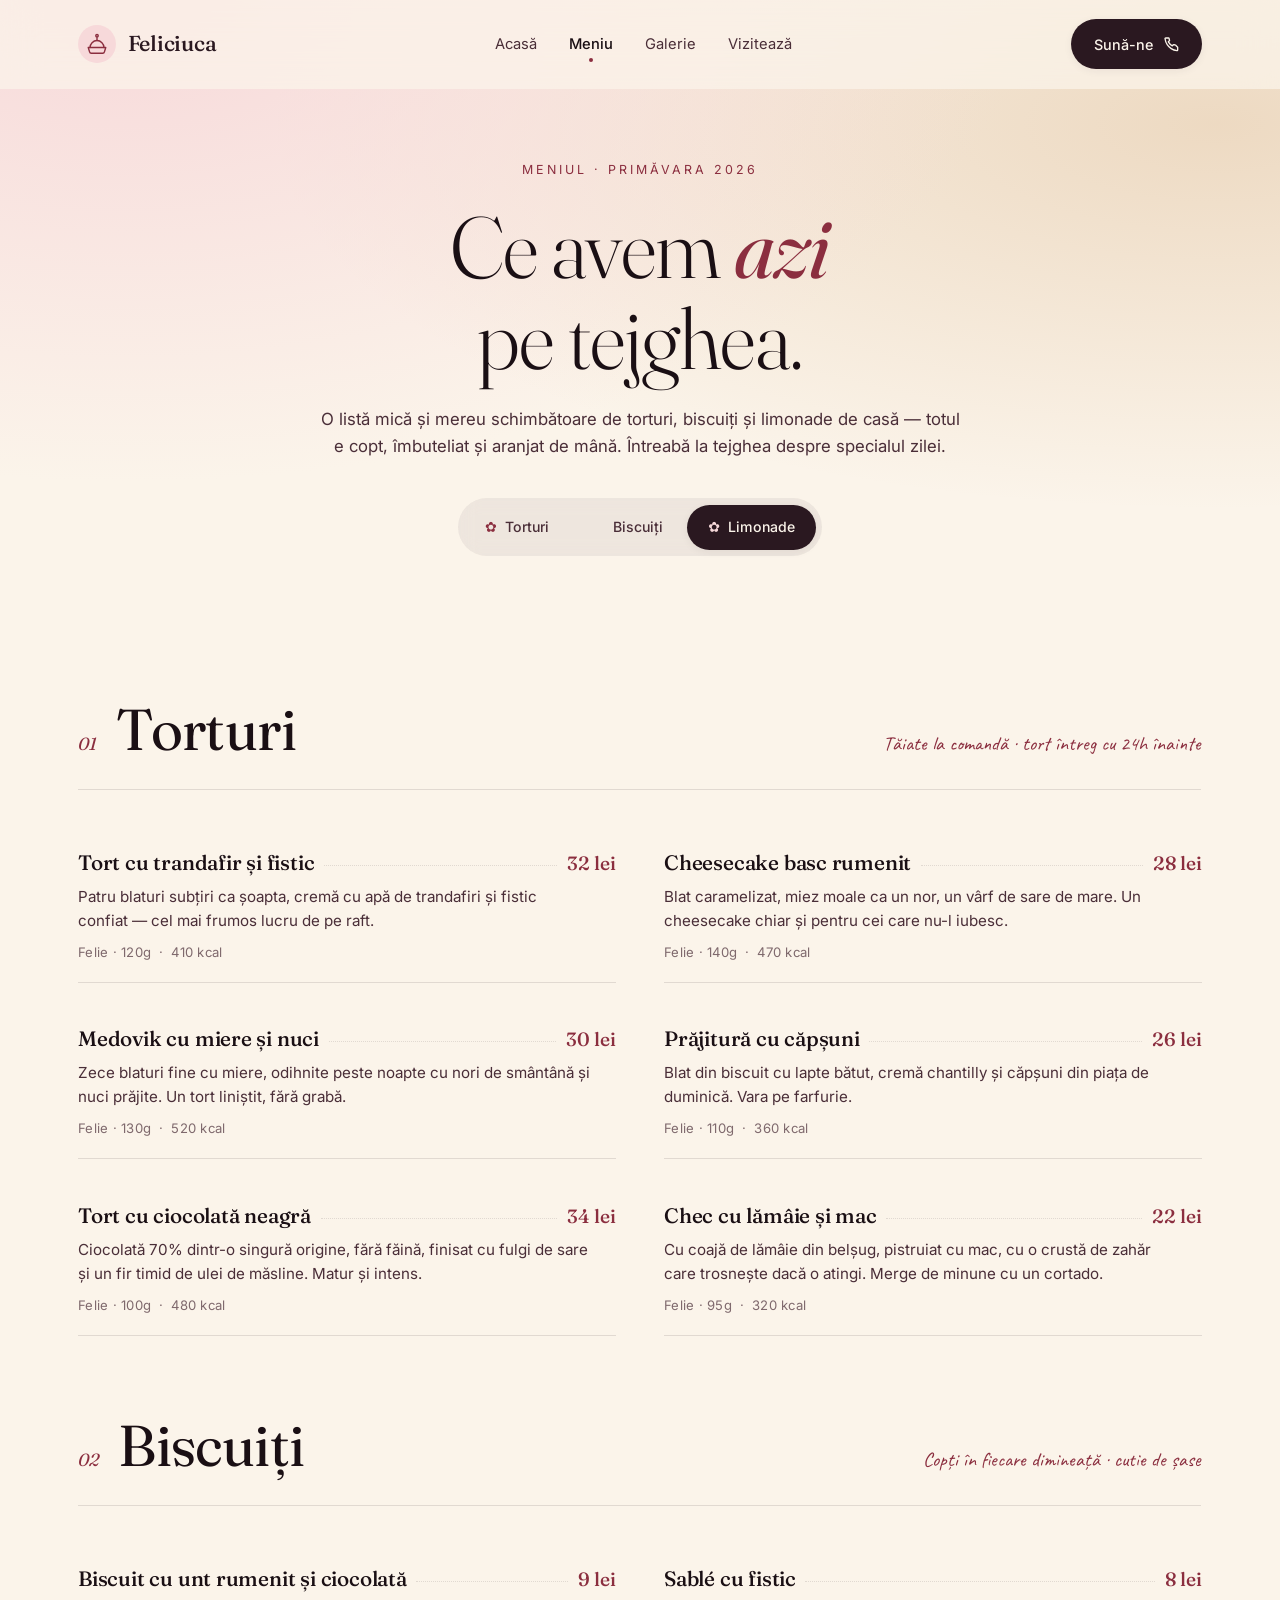
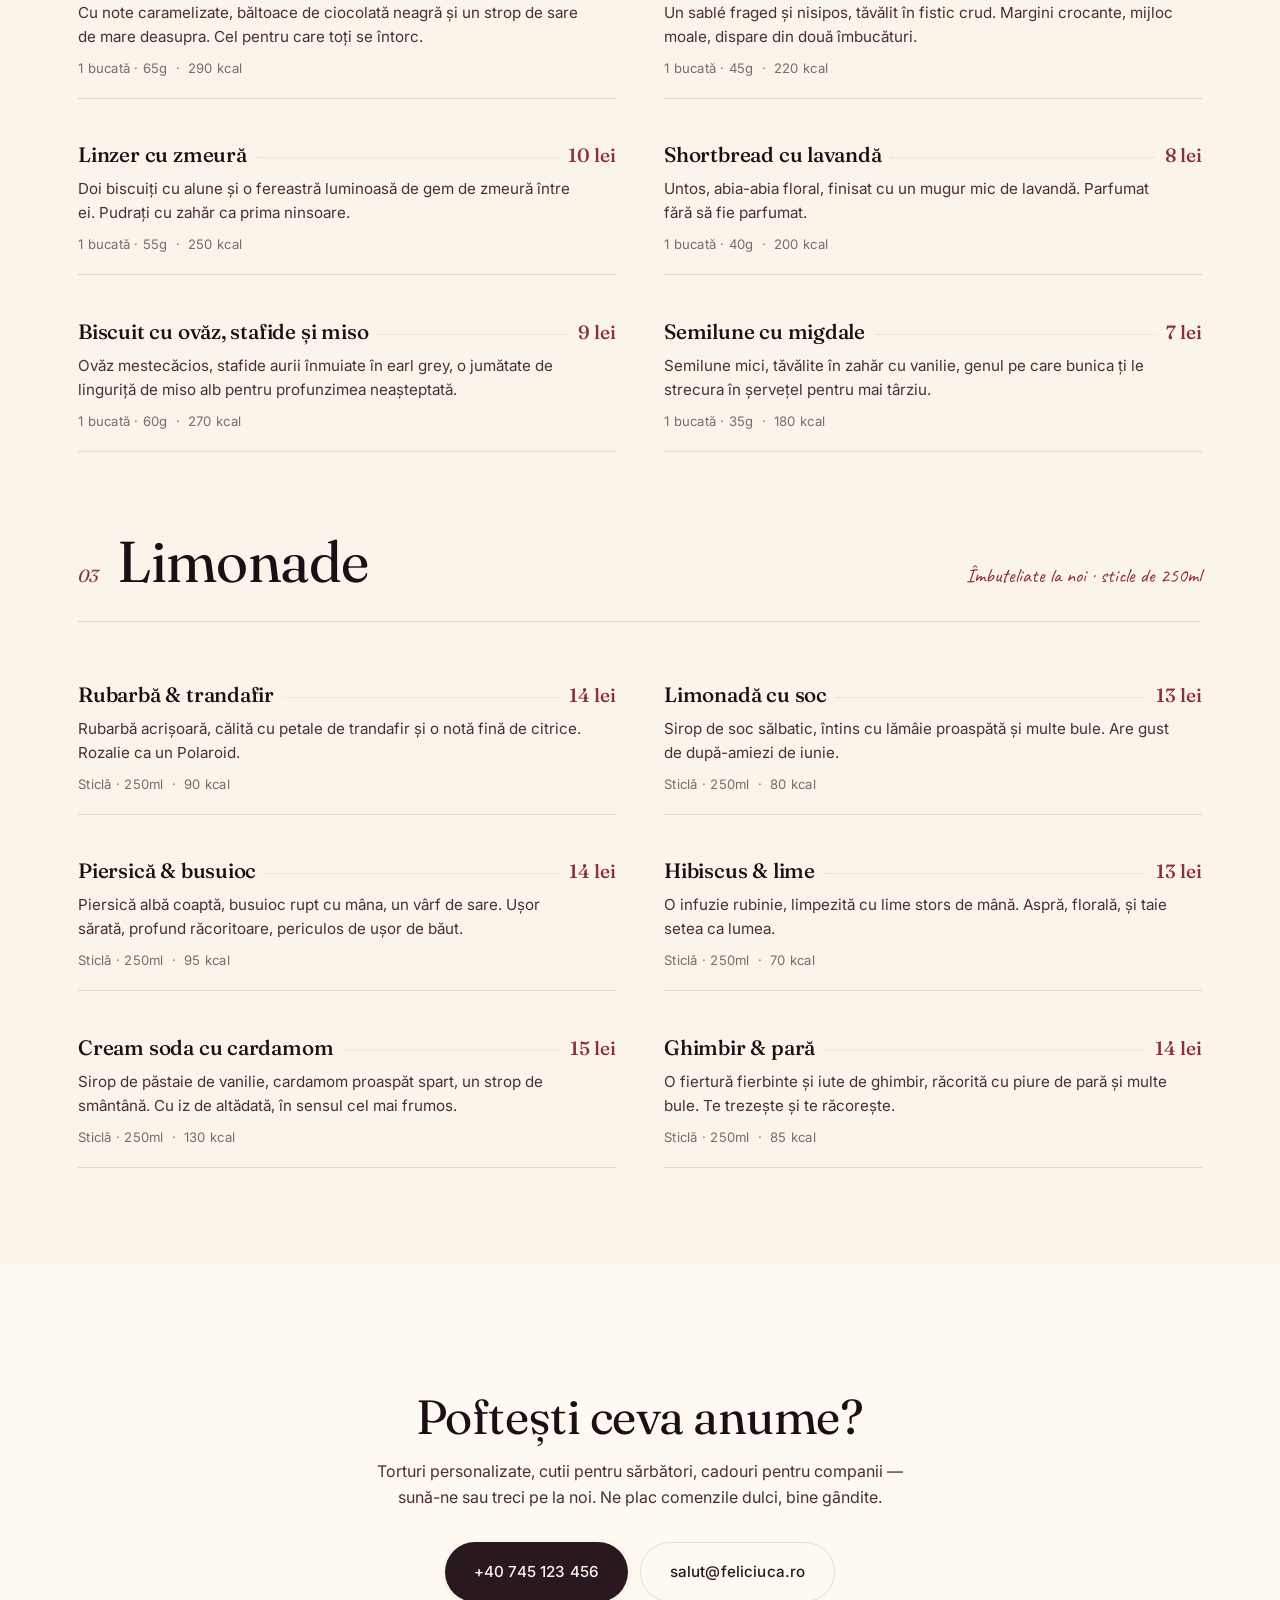
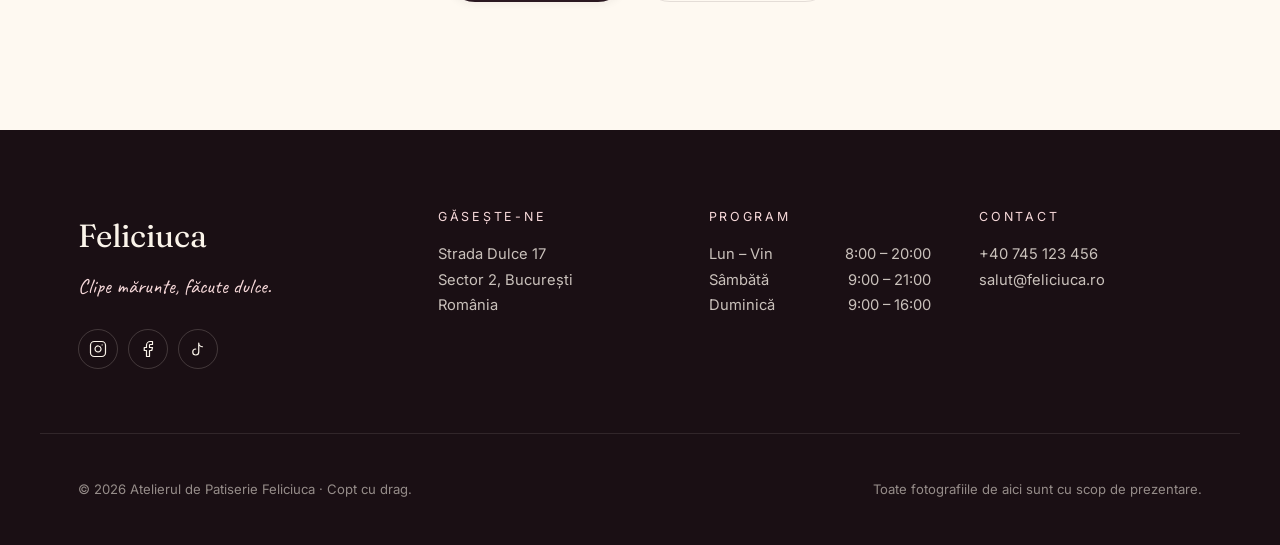
==== menu.html @ 2557445a "MVP website" ====
<!DOCTYPE html>
<html lang="ro">
<head>
  <meta charset="UTF-8" />
  <meta name="viewport" content="width=device-width, initial-scale=1.0" />
  <title>Meniu — Atelierul de Patiserie Feliciuca</title>
  <meta name="description" content="Răsfoiește meniul de sezon al Feliciuca — torturi, biscuiți și limonade de casă, proaspete în fiecare dimineață." />

  <link rel="preconnect" href="https://fonts.googleapis.com" />
  <link rel="preconnect" href="https://fonts.gstatic.com" crossorigin />
  <link href="https://fonts.googleapis.com/css2?family=Fraunces:ital,opsz,wght@0,9..144,300;0,9..144,400;0,9..144,500;0,9..144,600;0,9..144,700;1,9..144,400&family=Inter:wght@300;400;500;600;700&family=Caveat:wght@400;600&display=swap" rel="stylesheet" />

  <link rel="icon" href="data:image/svg+xml,<svg xmlns='http://www.w3.org/2000/svg' viewBox='0 0 100 100'><text y='.9em' font-size='85'>🧁</text></svg>" />

  <link rel="stylesheet" href="styles.css" />

  <!-- Flag JS availability before first paint — reveal animations depend on this -->
  <script>document.documentElement.classList.add('js');</script>
</head>
<body class="menu-page">

  <!-- ============ NAVIGATION ============ -->
  <header class="nav" id="nav">
    <div class="nav__inner container">
      <a href="index.html" class="nav__brand" aria-label="Feliciuca – acasă">
        <span class="nav__mark" aria-hidden="true">
          <svg viewBox="0 0 32 32" width="28" height="28" fill="none" stroke="currentColor" stroke-width="1.6" stroke-linecap="round" stroke-linejoin="round">
            <path d="M8 20c0-4 3.6-8 8-8s8 4 8 8" />
            <path d="M6 20h20l-1.5 5a2 2 0 0 1-2 1.5H9.5a2 2 0 0 1-2-1.5L6 20Z" />
            <path d="M16 12V8" />
            <circle cx="16" cy="6.5" r="1.4" />
          </svg>
        </span>
        <span class="nav__name">Feliciuca</span>
      </a>

      <nav class="nav__links" aria-label="Navigație principală">
        <a href="index.html" class="nav__link">Acasă</a>
        <a href="menu.html" class="nav__link is-active">Meniu</a>
        <a href="index.html#gallery" class="nav__link">Galerie</a>
        <a href="index.html#visit" class="nav__link">Vizitează</a>
      </nav>

      <a href="tel:+40745123456" class="btn btn--primary nav__cta">
        <span>Sună-ne</span>
        <svg viewBox="0 0 24 24" width="16" height="16" fill="none" stroke="currentColor" stroke-width="2" stroke-linecap="round" stroke-linejoin="round"><path d="M22 16.92V21a1 1 0 0 1-1.09 1 19.7 19.7 0 0 1-8.6-3.07 19.5 19.5 0 0 1-6-6A19.79 19.79 0 0 1 3.07 4.18 1 1 0 0 1 4.06 3h4.09a1 1 0 0 1 1 .75c.12.86.34 1.7.65 2.5a1 1 0 0 1-.23 1L8 8.7a16 16 0 0 0 6 6l1.45-1.55a1 1 0 0 1 1-.23c.8.31 1.64.53 2.5.65a1 1 0 0 1 .75 1z"/></svg>
      </a>

      <button class="nav__toggle" id="navToggle" aria-label="Deschide meniul" aria-expanded="false">
        <span></span><span></span><span></span>
      </button>
    </div>
  </header>

  <!-- ============ MENU HERO ============ -->
  <section class="menu-hero">
    <div class="menu-hero__inner container">
      <p class="menu-hero__eyebrow" data-reveal>Meniul · primăvara 2026</p>
      <h1 class="menu-hero__title" data-reveal>
        Ce avem <em>azi</em><br/>pe tejghea.
      </h1>
      <p class="menu-hero__lede" data-reveal>
        O listă mică și mereu schimbătoare de torturi, biscuiți și limonade
        de casă — totul e copt, îmbuteliat și aranjat de mână. Întreabă la
        tejghea despre specialul zilei.
      </p>

      <nav class="menu-tabs" id="menuTabs" aria-label="Categorii meniu">
        <a href="#cakes" class="menu-tab is-active">
          <span class="menu-tab__mark">✿</span>
          <span>Torturi</span>
        </a>
        <a href="#cookies" class="menu-tab">
          <span class="menu-tab__mark">✿</span>
          <span>Biscuiți</span>
        </a>
        <a href="#sodas" class="menu-tab">
          <span class="menu-tab__mark">✿</span>
          <span>Limonade</span>
        </a>
      </nav>
    </div>
  </section>

  <!-- ============ MENU LIST ============ -->
  <main class="menu">
    <div class="container">

      <!-- === TORTURI === -->
      <section class="menu-section" id="cakes">
        <header class="menu-section__header" data-reveal>
          <div class="menu-section__title-group">
            <span class="menu-section__number">01</span>
            <h2 class="menu-section__title">Torturi</h2>
          </div>
          <p class="menu-section__note">Tăiate la comandă · tort întreg cu 24h înainte</p>
        </header>

        <ul class="menu-list">
          <li class="menu-item" data-reveal>
            <div class="menu-item__body">
              <div class="menu-item__head">
                <h3 class="menu-item__name">Tort cu trandafir și fistic</h3>
                <span class="menu-item__dots" aria-hidden="true"></span>
                <span class="menu-item__price">32 lei</span>
              </div>
              <p class="menu-item__desc">
                Patru blaturi subțiri ca șoapta, cremă cu apă de trandafiri
                și fistic confiat — cel mai frumos lucru de pe raft.
              </p>
              <div class="menu-item__meta">
                <span>Felie · 120g</span>
                <span>·</span>
                <span>410 kcal</span>
              </div>
            </div>
          </li>

          <li class="menu-item" data-reveal>
            <div class="menu-item__body">
              <div class="menu-item__head">
                <h3 class="menu-item__name">Cheesecake basc rumenit</h3>
                <span class="menu-item__dots" aria-hidden="true"></span>
                <span class="menu-item__price">28 lei</span>
              </div>
              <p class="menu-item__desc">
                Blat caramelizat, miez moale ca un nor, un vârf de sare de
                mare. Un cheesecake chiar și pentru cei care nu-l iubesc.
              </p>
              <div class="menu-item__meta">
                <span>Felie · 140g</span>
                <span>·</span>
                <span>470 kcal</span>
              </div>
            </div>
          </li>

          <li class="menu-item" data-reveal>
            <div class="menu-item__body">
              <div class="menu-item__head">
                <h3 class="menu-item__name">Medovik cu miere și nuci</h3>
                <span class="menu-item__dots" aria-hidden="true"></span>
                <span class="menu-item__price">30 lei</span>
              </div>
              <p class="menu-item__desc">
                Zece blaturi fine cu miere, odihnite peste noapte cu nori de
                smântână și nuci prăjite. Un tort liniștit, fără grabă.
              </p>
              <div class="menu-item__meta">
                <span>Felie · 130g</span>
                <span>·</span>
                <span>520 kcal</span>
              </div>
            </div>
          </li>

          <li class="menu-item" data-reveal>
            <div class="menu-item__body">
              <div class="menu-item__head">
                <h3 class="menu-item__name">Prăjitură cu căpșuni</h3>
                <span class="menu-item__dots" aria-hidden="true"></span>
                <span class="menu-item__price">26 lei</span>
              </div>
              <p class="menu-item__desc">
                Blat din biscuit cu lapte bătut, cremă chantilly și căpșuni
                din piața de duminică. Vara pe farfurie.
              </p>
              <div class="menu-item__meta">
                <span>Felie · 110g</span>
                <span>·</span>
                <span>360 kcal</span>
              </div>
            </div>
          </li>

          <li class="menu-item" data-reveal>
            <div class="menu-item__body">
              <div class="menu-item__head">
                <h3 class="menu-item__name">Tort cu ciocolată neagră</h3>
                <span class="menu-item__dots" aria-hidden="true"></span>
                <span class="menu-item__price">34 lei</span>
              </div>
              <p class="menu-item__desc">
                Ciocolată 70% dintr-o singură origine, fără făină, finisat cu
                fulgi de sare și un fir timid de ulei de măsline. Matur și
                intens.
              </p>
              <div class="menu-item__meta">
                <span>Felie · 100g</span>
                <span>·</span>
                <span>480 kcal</span>
              </div>
            </div>
          </li>

          <li class="menu-item" data-reveal>
            <div class="menu-item__body">
              <div class="menu-item__head">
                <h3 class="menu-item__name">Chec cu lămâie și mac</h3>
                <span class="menu-item__dots" aria-hidden="true"></span>
                <span class="menu-item__price">22 lei</span>
              </div>
              <p class="menu-item__desc">
                Cu coajă de lămâie din belșug, pistruiat cu mac, cu o crustă
                de zahăr care trosnește dacă o atingi. Merge de minune cu
                un cortado.
              </p>
              <div class="menu-item__meta">
                <span>Felie · 95g</span>
                <span>·</span>
                <span>320 kcal</span>
              </div>
            </div>
          </li>
        </ul>
      </section>

      <!-- === BISCUIȚI === -->
      <section class="menu-section" id="cookies">
        <header class="menu-section__header" data-reveal>
          <div class="menu-section__title-group">
            <span class="menu-section__number">02</span>
            <h2 class="menu-section__title">Biscuiți</h2>
          </div>
          <p class="menu-section__note">Copți în fiecare dimineață · cutie de șase</p>
        </header>

        <ul class="menu-list">
          <li class="menu-item" data-reveal>
            <div class="menu-item__body">
              <div class="menu-item__head">
                <h3 class="menu-item__name">Biscuit cu unt rumenit și ciocolată</h3>
                <span class="menu-item__dots" aria-hidden="true"></span>
                <span class="menu-item__price">9 lei</span>
              </div>
              <p class="menu-item__desc">
                Cu note caramelizate, băltoace de ciocolată neagră și un
                strop de sare de mare deasupra. Cel pentru care toți se
                întorc.
              </p>
              <div class="menu-item__meta">
                <span>1 bucată · 65g</span>
                <span>·</span>
                <span>290 kcal</span>
              </div>
            </div>
          </li>

          <li class="menu-item" data-reveal>
            <div class="menu-item__body">
              <div class="menu-item__head">
                <h3 class="menu-item__name">Sablé cu fistic</h3>
                <span class="menu-item__dots" aria-hidden="true"></span>
                <span class="menu-item__price">8 lei</span>
              </div>
              <p class="menu-item__desc">
                Un sablé fraged și nisipos, tăvălit în fistic crud. Margini
                crocante, mijloc moale, dispare din două îmbucături.
              </p>
              <div class="menu-item__meta">
                <span>1 bucată · 45g</span>
                <span>·</span>
                <span>220 kcal</span>
              </div>
            </div>
          </li>

          <li class="menu-item" data-reveal>
            <div class="menu-item__body">
              <div class="menu-item__head">
                <h3 class="menu-item__name">Linzer cu zmeură</h3>
                <span class="menu-item__dots" aria-hidden="true"></span>
                <span class="menu-item__price">10 lei</span>
              </div>
              <p class="menu-item__desc">
                Doi biscuiți cu alune și o fereastră luminoasă de gem de
                zmeură între ei. Pudrați cu zahăr ca prima ninsoare.
              </p>
              <div class="menu-item__meta">
                <span>1 bucată · 55g</span>
                <span>·</span>
                <span>250 kcal</span>
              </div>
            </div>
          </li>

          <li class="menu-item" data-reveal>
            <div class="menu-item__body">
              <div class="menu-item__head">
                <h3 class="menu-item__name">Shortbread cu lavandă</h3>
                <span class="menu-item__dots" aria-hidden="true"></span>
                <span class="menu-item__price">8 lei</span>
              </div>
              <p class="menu-item__desc">
                Untos, abia-abia floral, finisat cu un mugur mic de lavandă.
                Parfumat fără să fie parfumat.
              </p>
              <div class="menu-item__meta">
                <span>1 bucată · 40g</span>
                <span>·</span>
                <span>200 kcal</span>
              </div>
            </div>
          </li>

          <li class="menu-item" data-reveal>
            <div class="menu-item__body">
              <div class="menu-item__head">
                <h3 class="menu-item__name">Biscuit cu ovăz, stafide și miso</h3>
                <span class="menu-item__dots" aria-hidden="true"></span>
                <span class="menu-item__price">9 lei</span>
              </div>
              <p class="menu-item__desc">
                Ovăz mestecăcios, stafide aurii înmuiate în earl grey, o
                jumătate de linguriță de miso alb pentru profunzimea
                neașteptată.
              </p>
              <div class="menu-item__meta">
                <span>1 bucată · 60g</span>
                <span>·</span>
                <span>270 kcal</span>
              </div>
            </div>
          </li>

          <li class="menu-item" data-reveal>
            <div class="menu-item__body">
              <div class="menu-item__head">
                <h3 class="menu-item__name">Semilune cu migdale</h3>
                <span class="menu-item__dots" aria-hidden="true"></span>
                <span class="menu-item__price">7 lei</span>
              </div>
              <p class="menu-item__desc">
                Semilune mici, tăvălite în zahăr cu vanilie, genul pe care
                bunica ți le strecura în șervețel pentru mai târziu.
              </p>
              <div class="menu-item__meta">
                <span>1 bucată · 35g</span>
                <span>·</span>
                <span>180 kcal</span>
              </div>
            </div>
          </li>
        </ul>
      </section>

      <!-- === LIMONADE === -->
      <section class="menu-section" id="sodas">
        <header class="menu-section__header" data-reveal>
          <div class="menu-section__title-group">
            <span class="menu-section__number">03</span>
            <h2 class="menu-section__title">Limonade</h2>
          </div>
          <p class="menu-section__note">Îmbuteliate la noi · sticle de 250ml</p>
        </header>

        <ul class="menu-list">
          <li class="menu-item" data-reveal>
            <div class="menu-item__body">
              <div class="menu-item__head">
                <h3 class="menu-item__name">Rubarbă &amp; trandafir</h3>
                <span class="menu-item__dots" aria-hidden="true"></span>
                <span class="menu-item__price">14 lei</span>
              </div>
              <p class="menu-item__desc">
                Rubarbă acrișoară, călită cu petale de trandafir și o notă
                fină de citrice. Rozalie ca un Polaroid.
              </p>
              <div class="menu-item__meta">
                <span>Sticlă · 250ml</span>
                <span>·</span>
                <span>90 kcal</span>
              </div>
            </div>
          </li>

          <li class="menu-item" data-reveal>
            <div class="menu-item__body">
              <div class="menu-item__head">
                <h3 class="menu-item__name">Limonadă cu soc</h3>
                <span class="menu-item__dots" aria-hidden="true"></span>
                <span class="menu-item__price">13 lei</span>
              </div>
              <p class="menu-item__desc">
                Sirop de soc sălbatic, întins cu lămâie proaspătă și multe
                bule. Are gust de după-amiezi de iunie.
              </p>
              <div class="menu-item__meta">
                <span>Sticlă · 250ml</span>
                <span>·</span>
                <span>80 kcal</span>
              </div>
            </div>
          </li>

          <li class="menu-item" data-reveal>
            <div class="menu-item__body">
              <div class="menu-item__head">
                <h3 class="menu-item__name">Piersică &amp; busuioc</h3>
                <span class="menu-item__dots" aria-hidden="true"></span>
                <span class="menu-item__price">14 lei</span>
              </div>
              <p class="menu-item__desc">
                Piersică albă coaptă, busuioc rupt cu mâna, un vârf de sare.
                Ușor sărată, profund răcoritoare, periculos de ușor de băut.
              </p>
              <div class="menu-item__meta">
                <span>Sticlă · 250ml</span>
                <span>·</span>
                <span>95 kcal</span>
              </div>
            </div>
          </li>

          <li class="menu-item" data-reveal>
            <div class="menu-item__body">
              <div class="menu-item__head">
                <h3 class="menu-item__name">Hibiscus &amp; lime</h3>
                <span class="menu-item__dots" aria-hidden="true"></span>
                <span class="menu-item__price">13 lei</span>
              </div>
              <p class="menu-item__desc">
                O infuzie rubinie, limpezită cu lime stors de mână. Aspră,
                florală, și taie setea ca lumea.
              </p>
              <div class="menu-item__meta">
                <span>Sticlă · 250ml</span>
                <span>·</span>
                <span>70 kcal</span>
              </div>
            </div>
          </li>

          <li class="menu-item" data-reveal>
            <div class="menu-item__body">
              <div class="menu-item__head">
                <h3 class="menu-item__name">Cream soda cu cardamom</h3>
                <span class="menu-item__dots" aria-hidden="true"></span>
                <span class="menu-item__price">15 lei</span>
              </div>
              <p class="menu-item__desc">
                Sirop de păstaie de vanilie, cardamom proaspăt spart, un
                strop de smântână. Cu iz de altădată, în sensul cel mai
                frumos.
              </p>
              <div class="menu-item__meta">
                <span>Sticlă · 250ml</span>
                <span>·</span>
                <span>130 kcal</span>
              </div>
            </div>
          </li>

          <li class="menu-item" data-reveal>
            <div class="menu-item__body">
              <div class="menu-item__head">
                <h3 class="menu-item__name">Ghimbir &amp; pară</h3>
                <span class="menu-item__dots" aria-hidden="true"></span>
                <span class="menu-item__price">14 lei</span>
              </div>
              <p class="menu-item__desc">
                O fiertură fierbinte și iute de ghimbir, răcorită cu piure
                de pară și multe bule. Te trezește și te răcorește.
              </p>
              <div class="menu-item__meta">
                <span>Sticlă · 250ml</span>
                <span>·</span>
                <span>85 kcal</span>
              </div>
            </div>
          </li>
        </ul>
      </section>

    </div>
  </main>

  <!-- ============ MENU CTA ============ -->
  <section class="menu-cta">
    <div class="container menu-cta__inner">
      <h2 data-reveal>Poftești ceva anume?</h2>
      <p data-reveal>
        Torturi personalizate, cutii pentru sărbători, cadouri pentru
        companii — sună-ne sau treci pe la noi. Ne plac comenzile dulci,
        bine gândite.
      </p>
      <div class="menu-cta__buttons" data-reveal>
        <a href="tel:+40745123456" class="btn btn--primary btn--lg">
          <span>+40 745 123 456</span>
        </a>
        <a href="mailto:salut@feliciuca.ro" class="btn btn--ghost btn--lg">
          salut@feliciuca.ro
        </a>
      </div>
    </div>
  </section>

  <!-- ============ FOOTER ============ -->
  <footer class="footer">
    <div class="container footer__grid">
      <div class="footer__brand">
        <a href="index.html" class="footer__logo">Feliciuca</a>
        <p class="footer__tag">Clipe mărunte, făcute dulce.</p>
        <div class="footer__social">
          <a href="#" aria-label="Instagram">
            <svg viewBox="0 0 24 24" width="18" height="18" fill="none" stroke="currentColor" stroke-width="1.6" stroke-linecap="round" stroke-linejoin="round"><rect x="2" y="2" width="20" height="20" rx="5"/><path d="M16 11.37A4 4 0 1 1 12.63 8 4 4 0 0 1 16 11.37z"/><line x1="17.5" y1="6.5" x2="17.51" y2="6.5"/></svg>
          </a>
          <a href="#" aria-label="Facebook">
            <svg viewBox="0 0 24 24" width="18" height="18" fill="none" stroke="currentColor" stroke-width="1.6" stroke-linecap="round" stroke-linejoin="round"><path d="M18 2h-3a5 5 0 0 0-5 5v3H7v4h3v8h4v-8h3l1-4h-4V7a1 1 0 0 1 1-1h3z"/></svg>
          </a>
          <a href="#" aria-label="TikTok">
            <svg viewBox="0 0 24 24" width="18" height="18" fill="none" stroke="currentColor" stroke-width="1.6" stroke-linecap="round" stroke-linejoin="round"><path d="M9 12a4 4 0 1 0 4 4V4a5 5 0 0 0 5 5"/></svg>
          </a>
        </div>
      </div>

      <div class="footer__col">
        <h4>Găsește-ne</h4>
        <p>Strada Dulce 17<br/>Sector 2, București<br/>România</p>
      </div>

      <div class="footer__col">
        <h4>Program</h4>
        <ul>
          <li><span>Lun – Vin</span><span>8:00 – 20:00</span></li>
          <li><span>Sâmbătă</span><span>9:00 – 21:00</span></li>
          <li><span>Duminică</span><span>9:00 – 16:00</span></li>
        </ul>
      </div>

      <div class="footer__col">
        <h4>Contact</h4>
        <p>
          <a href="tel:+40745123456">+40 745 123 456</a><br/>
          <a href="mailto:salut@feliciuca.ro">salut@feliciuca.ro</a>
        </p>
      </div>
    </div>

    <div class="container footer__bottom">
      <p>© <span id="year">2026</span> Atelierul de Patiserie Feliciuca · Copt cu drag.</p>
      <p class="footer__small">Toate fotografiile de aici sunt cu scop de prezentare.</p>
    </div>
  </footer>

  <script src="main.js"></script>
</body>
</html>
---- styles.css ----
/* ==========================================================================
   FELICIUCA PASTRY ATELIER — stylesheet
   --------------------------------------------------------------------------
   Organised in sections, all customisable tokens live in :root below.
   Tweak colours, type, radii and shadows there and the whole site follows.
   ========================================================================== */


/* ==========================================================================
   1. DESIGN TOKENS  (change these first)
   ========================================================================== */
:root {
  /* --- Colour palette --- */
  --c-cream:        #FBF4EA;   /* page background          */
  --c-cream-soft:   #FEF9F1;   /* lighter section bg       */
  --c-blush:        #F7D9DA;   /* soft pink                */
  --c-rose:         #E8A9A9;   /* dustier pink accent      */
  --c-plum:         #2A1820;   /* primary dark / text      */
  --c-plum-soft:    #4A2E38;   /* secondary dark           */
  --c-burgundy:     #8B2E3F;   /* deep berry accent        */
  --c-gold:         #C9955A;   /* warm gold accent         */
  --c-sage:         #B7C7B0;   /* soft green accent        */
  --c-ink:          #1A0F14;   /* deepest text             */
  --c-line:         rgba(42, 24, 32, 0.12);

  /* --- Typography --- */
  --f-display: 'Fraunces', 'Cormorant Garamond', Georgia, serif;
  --f-body:    'Inter', system-ui, -apple-system, sans-serif;
  --f-hand:    'Caveat', 'Brush Script MT', cursive;

  /* --- Spacing --- */
  --container:  1200px;
  --gutter:     clamp(1.2rem, 4vw, 2.4rem);
  --section-y:  clamp(5rem, 10vw, 8rem);

  /* --- Shape --- */
  --r-sm: 8px;
  --r-md: 18px;
  --r-lg: 28px;
  --r-xl: 42px;
  --r-pill: 999px;

  /* --- Shadows --- */
  --shadow-sm: 0 2px 8px rgba(42, 24, 32, 0.06);
  --shadow-md: 0 12px 32px rgba(42, 24, 32, 0.08);
  --shadow-lg: 0 28px 60px rgba(42, 24, 32, 0.12);
  --shadow-glow: 0 20px 60px rgba(139, 46, 63, 0.18);

  /* --- Motion --- */
  --ease-out-soft: cubic-bezier(0.22, 1, 0.36, 1);
  --ease-bounce:   cubic-bezier(0.34, 1.56, 0.64, 1);
}


/* ==========================================================================
   2. RESET / BASE
   ========================================================================== */
*, *::before, *::after { box-sizing: border-box; }

html { scroll-behavior: smooth; -webkit-text-size-adjust: 100%; }

body {
  margin: 0;
  font-family: var(--f-body);
  color: var(--c-plum);
  background: var(--c-cream);
  line-height: 1.6;
  -webkit-font-smoothing: antialiased;
  overflow-x: hidden;
}

img, svg { display: block; max-width: 100%; }

a { color: inherit; text-decoration: none; }

button {
  font: inherit;
  color: inherit;
  background: none;
  border: 0;
  cursor: pointer;
}

ul { list-style: none; padding: 0; margin: 0; }

::selection { background: var(--c-plum); color: var(--c-cream); }


/* ==========================================================================
   3. TYPOGRAPHY
   ========================================================================== */
h1, h2, h3, h4 {
  font-family: var(--f-display);
  font-weight: 400;
  line-height: 1.05;
  letter-spacing: -0.01em;
  color: var(--c-ink);
  margin: 0;
}

.section__eyebrow {
  font-family: var(--f-body);
  font-size: 0.78rem;
  font-weight: 500;
  letter-spacing: 0.22em;
  text-transform: uppercase;
  color: var(--c-burgundy);
  margin: 0 0 1.2rem;
  display: inline-flex;
  align-items: center;
  gap: 0.6rem;
}

.section__eyebrow--light { color: var(--c-blush); }

.section__title {
  font-size: clamp(2.2rem, 5.2vw, 3.8rem);
  margin: 0 0 1rem;
}
.section__title em {
  font-family: var(--f-display);
  font-style: italic;
  color: var(--c-burgundy);
  font-weight: 400;
}
.section__title--center { text-align: center; }
.section__title--light { color: var(--c-cream); }
.section__title--light em { color: var(--c-blush); }


/* ==========================================================================
   4. LAYOUT HELPERS
   ========================================================================== */
.container {
  width: 100%;
  max-width: var(--container);
  margin: 0 auto;
  padding: 0 var(--gutter);
}


/* ==========================================================================
   5. BUTTONS
   ========================================================================== */
.btn {
  display: inline-flex;
  align-items: center;
  gap: 0.6rem;
  padding: 0.85rem 1.4rem;
  border-radius: var(--r-pill);
  font-family: var(--f-body);
  font-size: 0.9rem;
  font-weight: 500;
  letter-spacing: 0.01em;
  transition: transform 0.4s var(--ease-out-soft),
              background 0.3s ease,
              color 0.3s ease,
              box-shadow 0.4s ease;
  white-space: nowrap;
  cursor: pointer;
  user-select: none;
}
.btn:hover { transform: translateY(-2px); }
.btn:active { transform: translateY(0); }

.btn--lg {
  padding: 1.05rem 1.8rem;
  font-size: 0.95rem;
}

.btn--primary {
  background: var(--c-plum);
  color: var(--c-cream);
  box-shadow: var(--shadow-sm);
}
.btn--primary:hover {
  background: var(--c-burgundy);
  box-shadow: var(--shadow-glow);
}

.btn--ghost {
  background: transparent;
  color: var(--c-plum);
  border: 1px solid var(--c-line);
}
.btn--ghost:hover {
  background: var(--c-plum);
  color: var(--c-cream);
  border-color: var(--c-plum);
}

.btn--cream {
  background: var(--c-cream);
  color: var(--c-plum);
}
.btn--cream:hover {
  background: var(--c-blush);
}

.btn--outline-light {
  background: transparent;
  color: var(--c-cream);
  border: 1px solid rgba(251, 244, 234, 0.35);
}
.btn--outline-light:hover {
  background: var(--c-cream);
  color: var(--c-plum);
}


/* ==========================================================================
   6. NAVIGATION
   ========================================================================== */
.nav {
  position: fixed;
  inset: 0 0 auto 0;
  z-index: 100;
  padding: 1.2rem 0;
  transition: background 0.4s ease, backdrop-filter 0.4s ease, padding 0.4s ease;
}
.nav.is-scrolled {
  padding: 0.6rem 0;
  background: rgba(251, 244, 234, 0.72);
  backdrop-filter: blur(18px) saturate(140%);
  -webkit-backdrop-filter: blur(18px) saturate(140%);
  box-shadow: 0 1px 0 var(--c-line);
}
.menu-page .nav { background: rgba(251, 244, 234, 0.72); backdrop-filter: blur(18px); }

.nav__inner {
  display: flex;
  align-items: center;
  justify-content: space-between;
  gap: 1.5rem;
}

.nav__brand {
  display: flex;
  align-items: center;
  gap: 0.7rem;
  color: var(--c-plum);
  font-family: var(--f-display);
  font-size: 1.35rem;
  font-weight: 500;
  letter-spacing: -0.01em;
}
.nav__mark {
  display: inline-grid;
  place-items: center;
  width: 38px;
  height: 38px;
  color: var(--c-burgundy);
  background: var(--c-blush);
  border-radius: 50%;
  transition: transform 0.6s var(--ease-bounce);
}
.nav__brand:hover .nav__mark {
  transform: rotate(-12deg) scale(1.08);
}

.nav__links {
  display: flex;
  align-items: center;
  gap: 2rem;
}
.nav__link {
  position: relative;
  font-size: 0.92rem;
  font-weight: 400;
  color: var(--c-plum-soft);
  transition: color 0.3s ease;
}
.nav__link::after {
  content: "";
  position: absolute;
  left: 50%;
  bottom: -6px;
  width: 4px;
  height: 4px;
  background: var(--c-burgundy);
  border-radius: 50%;
  transform: translate(-50%, 6px) scale(0);
  transition: transform 0.4s var(--ease-bounce);
}
.nav__link:hover { color: var(--c-ink); }
.nav__link:hover::after,
.nav__link.is-active::after { transform: translate(-50%, 0) scale(1); }
.nav__link.is-active { color: var(--c-ink); font-weight: 500; }

.nav__cta { /* overrides nothing, default styling */ }

.nav__toggle {
  display: none;
  flex-direction: column;
  gap: 5px;
  padding: 10px;
}
.nav__toggle span {
  width: 22px;
  height: 1.8px;
  background: var(--c-plum);
  border-radius: 2px;
  transition: transform 0.3s ease, opacity 0.3s ease;
}


/* ==========================================================================
   7. HERO (landing)
   ========================================================================== */
.hero {
  position: relative;
  min-height: 100vh;
  padding: 9rem 0 6rem;
  overflow: hidden;
  display: flex;
  flex-direction: column;
  justify-content: center;
  color: var(--c-cream);
  isolation: isolate;
}

.hero__bg { position: absolute; inset: 0; z-index: -1; }
.hero__image {
  position: absolute;
  inset: 0;
  background-size: cover;
  background-position: center;
  transform: scale(1.05);
  animation: heroZoom 24s ease-in-out infinite alternate;
  will-change: transform;
}
@keyframes heroZoom {
  from { transform: scale(1.05) translate(0, 0); }
  to   { transform: scale(1.12) translate(-1%, -1.5%); }
}

.hero__gradient {
  position: absolute;
  inset: 0;
  background:
    linear-gradient(180deg, rgba(42,24,32,0.35) 0%, rgba(42,24,32,0.15) 40%, rgba(42,24,32,0.70) 100%),
    linear-gradient(120deg, rgba(139,46,63,0.25) 0%, rgba(42,24,32,0) 60%);
}

/* floating colour orbs */
.orb {
  position: absolute;
  border-radius: 50%;
  filter: blur(60px);
  opacity: 0.55;
  mix-blend-mode: screen;
  animation: orbFloat 16s ease-in-out infinite;
}
.orb--1 { width: 340px; height: 340px; background: var(--c-burgundy); top: 10%; left: -8%; animation-delay: 0s; }
.orb--2 { width: 420px; height: 420px; background: var(--c-rose);     top: 50%; right: -10%; animation-delay: -6s; }
.orb--3 { width: 260px; height: 260px; background: var(--c-gold);     bottom: -6%; left: 35%; animation-delay: -11s; }

@keyframes orbFloat {
  0%, 100% { transform: translate(0, 0) scale(1); }
  33%      { transform: translate(4%, -6%) scale(1.08); }
  66%      { transform: translate(-3%, 4%) scale(0.95); }
}

.hero__inner {
  position: relative;
  max-width: 880px;
}

.hero__eyebrow {
  display: inline-flex;
  align-items: center;
  gap: 0.6rem;
  padding: 0.4rem 0.9rem;
  margin: 0 0 1.8rem;
  border: 1px solid rgba(251, 244, 234, 0.28);
  border-radius: var(--r-pill);
  background: rgba(251, 244, 234, 0.08);
  backdrop-filter: blur(8px);
  font-size: 0.78rem;
  letter-spacing: 0.16em;
  text-transform: uppercase;
  color: var(--c-cream);
}
.hero__eyebrow .dot {
  width: 6px; height: 6px;
  border-radius: 50%;
  background: var(--c-blush);
  box-shadow: 0 0 0 4px rgba(247, 217, 218, 0.25);
  animation: pulse 2s ease-in-out infinite;
}
@keyframes pulse {
  0%, 100% { box-shadow: 0 0 0 4px rgba(247, 217, 218, 0.25); }
  50%      { box-shadow: 0 0 0 8px rgba(247, 217, 218, 0.05); }
}

.hero__title {
  font-size: clamp(3rem, 8.5vw, 7rem);
  font-weight: 300;
  letter-spacing: -0.03em;
  line-height: 0.96;
  color: var(--c-cream);
  margin: 0 0 1.5rem;
}
.hero__title .line { display: block; }
.hero__title em {
  font-family: var(--f-display);
  font-style: italic;
  font-weight: 400;
  color: var(--c-blush);
}

.hero__lede {
  font-size: clamp(1.05rem, 1.4vw, 1.2rem);
  max-width: 36rem;
  color: rgba(251, 244, 234, 0.88);
  margin: 0 0 2.4rem;
}

.hero__cta {
  display: flex;
  gap: 0.75rem;
  flex-wrap: wrap;
  margin: 0 0 3.5rem;
}
.hero__cta .btn--primary {
  background: var(--c-cream);
  color: var(--c-plum);
}
.hero__cta .btn--primary:hover { background: var(--c-blush); }
.hero__cta .btn--ghost {
  color: var(--c-cream);
  border-color: rgba(251, 244, 234, 0.35);
}
.hero__cta .btn--ghost:hover {
  background: rgba(251, 244, 234, 0.12);
  border-color: var(--c-cream);
  color: var(--c-cream);
}

.hero__meta {
  display: grid;
  grid-template-columns: repeat(3, 1fr);
  max-width: 560px;
  gap: 1rem;
  padding-top: 1.6rem;
  border-top: 1px solid rgba(251, 244, 234, 0.18);
}
.hero__stat-num {
  display: block;
  font-family: var(--f-display);
  font-size: 1.6rem;
  color: var(--c-cream);
  margin-bottom: 0.1rem;
}
.hero__stat-label {
  font-size: 0.78rem;
  color: rgba(251, 244, 234, 0.72);
  letter-spacing: 0.04em;
}

.hero__scroll {
  position: absolute;
  bottom: 2.4rem;
  left: 50%;
  transform: translateX(-50%);
  display: flex;
  flex-direction: column;
  align-items: center;
  gap: 0.75rem;
  color: var(--c-cream);
  font-size: 0.72rem;
  letter-spacing: 0.28em;
  text-transform: uppercase;
  opacity: 0.8;
}
.hero__scroll-line {
  width: 1px;
  height: 44px;
  background: var(--c-cream);
  position: relative;
  overflow: hidden;
}
.hero__scroll-line::after {
  content: "";
  position: absolute;
  inset: 0;
  background: var(--c-ink);
  animation: scrollTrail 2s ease-in-out infinite;
}
@keyframes scrollTrail {
  0%   { transform: translateY(-100%); }
  100% { transform: translateY(100%); }
}


/* ==========================================================================
   8. MARQUEE
   ========================================================================== */
.marquee {
  overflow: hidden;
  padding: 1.6rem 0;
  background: var(--c-plum);
  color: var(--c-cream);
  border-top: 1px solid rgba(251, 244, 234, 0.08);
  border-bottom: 1px solid rgba(251, 244, 234, 0.08);
}
.marquee__track {
  display: flex;
  gap: 2.4rem;
  white-space: nowrap;
  animation: marquee 38s linear infinite;
  font-family: var(--f-display);
  font-style: italic;
  font-size: clamp(1.1rem, 2vw, 1.5rem);
}
.marquee__track span { color: var(--c-cream); opacity: 0.9; }
.marquee__track span:nth-child(even) { color: var(--c-blush); opacity: 0.6; }

@keyframes marquee {
  from { transform: translateX(0); }
  to   { transform: translateX(-50%); }
}


/* ==========================================================================
   9. ABOUT
   ========================================================================== */
.about {
  padding: var(--section-y) 0;
  background: var(--c-cream-soft);
  position: relative;
}

.about__grid {
  display: grid;
  grid-template-columns: 1fr 1fr;
  gap: clamp(2rem, 6vw, 5rem);
  align-items: center;
}

.about__media {
  position: relative;
  aspect-ratio: 4 / 4.8;
}
.about__image {
  position: absolute;
  border-radius: var(--r-lg);
  background-size: cover;
  background-position: center;
  box-shadow: var(--shadow-lg);
  transition: transform 0.8s var(--ease-out-soft);
}
.about__image--1 {
  top: 0;
  left: 0;
  width: 72%;
  height: 68%;
  border-radius: var(--r-lg) var(--r-lg) var(--r-lg) var(--r-xl);
}
.about__image--2 {
  bottom: 0;
  right: 0;
  width: 58%;
  height: 52%;
  border-radius: var(--r-xl) var(--r-lg) var(--r-lg) var(--r-lg);
}
.about__media:hover .about__image--1 { transform: translate(-4px, -4px) rotate(-1.5deg); }
.about__media:hover .about__image--2 { transform: translate(4px, 4px) rotate(1.5deg); }

.about__badge {
  position: absolute;
  bottom: 12%;
  left: -8%;
  width: 120px;
  height: 120px;
  background: var(--c-burgundy);
  color: var(--c-cream);
  border-radius: 50%;
  display: grid;
  place-items: center;
  animation: spin 16s linear infinite;
  box-shadow: var(--shadow-md);
}
.about__badge svg { width: 120px; height: 120px; }
.about__badge-center {
  position: absolute;
  inset: 0;
  display: grid;
  place-items: center;
  font-size: 1.6rem;
  animation: spin 16s linear infinite reverse;
}
@keyframes spin { to { transform: rotate(360deg); } }

.about__copy p.about__text {
  font-size: 1.05rem;
  color: var(--c-plum-soft);
  margin: 0 0 1.2rem;
  max-width: 32rem;
}

.about__list {
  margin-top: 2rem;
  border-top: 1px solid var(--c-line);
}
.about__list li {
  display: flex;
  align-items: baseline;
  gap: 1rem;
  padding: 1rem 0;
  border-bottom: 1px solid var(--c-line);
  font-size: 1rem;
  color: var(--c-plum);
}
.about__list li span {
  font-family: var(--f-display);
  font-style: italic;
  color: var(--c-burgundy);
  font-size: 1rem;
  min-width: 2rem;
}


/* ==========================================================================
   10. FEATURES
   ========================================================================== */
.features {
  padding: var(--section-y) 0;
  background: var(--c-cream);
}

.features__header {
  text-align: center;
  max-width: 640px;
  margin: 0 auto 4rem;
}
.features__header .section__eyebrow {
  justify-content: center;
  display: flex;
}

.features__grid {
  display: grid;
  grid-template-columns: repeat(4, 1fr);
  gap: 1.4rem;
}

.feature {
  padding: 2rem 1.6rem;
  background: var(--c-cream-soft);
  border: 1px solid var(--c-line);
  border-radius: var(--r-lg);
  transition: transform 0.5s var(--ease-out-soft),
              box-shadow 0.5s ease,
              background 0.5s ease,
              border-color 0.5s ease;
}
.feature:hover {
  transform: translateY(-6px);
  background: #fff;
  box-shadow: var(--shadow-md);
  border-color: transparent;
}

.feature__icon {
  width: 48px;
  height: 48px;
  margin-bottom: 1.2rem;
  display: grid;
  place-items: center;
  color: var(--c-burgundy);
  background: var(--c-blush);
  border-radius: var(--r-md);
  transition: transform 0.6s var(--ease-bounce);
}
.feature__icon svg { width: 24px; height: 24px; }
.feature:hover .feature__icon { transform: rotate(-8deg) scale(1.06); }

.feature__title {
  font-size: 1.25rem;
  margin: 0 0 0.5rem;
  font-weight: 500;
}
.feature__text {
  font-size: 0.95rem;
  color: var(--c-plum-soft);
  margin: 0;
  line-height: 1.55;
}


/* ==========================================================================
   11. GALLERY
   ========================================================================== */
.gallery {
  padding: var(--section-y) 0;
  background: var(--c-cream-soft);
  overflow: hidden;
}

.gallery__header {
  display: flex;
  justify-content: space-between;
  align-items: flex-end;
  gap: 2rem;
  margin-bottom: 3rem;
  flex-wrap: wrap;
}
.gallery__note {
  max-width: 24rem;
  font-size: 0.95rem;
  color: var(--c-plum-soft);
  margin: 0;
}

.gallery__swiper {
  padding: 0 var(--gutter) 1rem;
  overflow: visible;
}
.gallery__slide {
  width: clamp(260px, 32vw, 420px);
  transition: transform 0.6s var(--ease-out-soft);
}
.gallery__image {
  aspect-ratio: 3 / 4;
  background-size: cover;
  background-position: center;
  border-radius: var(--r-lg);
  box-shadow: var(--shadow-md);
  transition: transform 0.8s var(--ease-out-soft), box-shadow 0.5s ease;
}
.gallery__slide:hover .gallery__image {
  transform: translateY(-6px) scale(1.01);
  box-shadow: var(--shadow-lg);
}
.gallery__caption {
  margin-top: 1rem;
  display: flex;
  align-items: baseline;
  gap: 0.6rem;
  font-size: 0.98rem;
  color: var(--c-plum);
}
.gallery__caption span {
  font-family: var(--f-display);
  font-style: italic;
  color: var(--c-burgundy);
  font-size: 0.9rem;
}

.gallery__controls {
  display: flex;
  justify-content: flex-end;
  gap: 0.6rem;
  margin-top: 2rem;
}
.gallery__btn {
  width: 52px;
  height: 52px;
  display: grid;
  place-items: center;
  color: var(--c-plum);
  background: var(--c-cream);
  border: 1px solid var(--c-line);
  border-radius: 50%;
  transition: all 0.3s ease;
}
.gallery__btn:hover {
  background: var(--c-plum);
  color: var(--c-cream);
  border-color: var(--c-plum);
  transform: scale(1.05);
}


/* ==========================================================================
   12. VISIT CTA
   ========================================================================== */
.visit {
  padding: var(--section-y) 0;
  background: var(--c-cream);
}

.visit__card {
  position: relative;
  padding: clamp(3rem, 8vw, 6rem) clamp(2rem, 6vw, 5rem);
  background: var(--c-plum);
  background-image:
    radial-gradient(circle at 20% 20%, rgba(139, 46, 63, 0.6) 0%, transparent 50%),
    radial-gradient(circle at 80% 80%, rgba(201, 149, 90, 0.25) 0%, transparent 50%),
    linear-gradient(135deg, var(--c-plum) 0%, var(--c-plum-soft) 100%);
  color: var(--c-cream);
  border-radius: var(--r-xl);
  overflow: hidden;
  isolation: isolate;
}

.visit__content { position: relative; max-width: 42rem; z-index: 2; }
.visit__content .section__title { color: var(--c-cream); }

.visit__text {
  font-size: 1.1rem;
  color: rgba(251, 244, 234, 0.82);
  margin: 1.4rem 0 2.4rem;
  max-width: 36rem;
}
.visit__cta {
  display: flex;
  gap: 0.75rem;
  flex-wrap: wrap;
}

.visit__float {
  position: absolute;
  inset: 0;
  pointer-events: none;
  z-index: 1;
}
.visit__cookie {
  position: absolute;
  font-size: 3rem;
  opacity: 0.9;
  filter: drop-shadow(0 10px 24px rgba(0, 0, 0, 0.25));
  animation: floatSoft 7s ease-in-out infinite;
}
.visit__cookie--1 { top: 12%;  right: 10%; animation-delay: 0s;   font-size: 3.6rem; }
.visit__cookie--2 { top: 55%;  right: 28%; animation-delay: -2s;  font-size: 3rem; }
.visit__cookie--3 { bottom: 12%; right: 6%; animation-delay: -4s;  font-size: 4rem; }

@keyframes floatSoft {
  0%, 100% { transform: translateY(0) rotate(-6deg); }
  50%      { transform: translateY(-14px) rotate(6deg); }
}


/* ==========================================================================
   13. FOOTER
   ========================================================================== */
.footer {
  background: var(--c-ink);
  color: rgba(251, 244, 234, 0.78);
  padding: 5rem 0 2rem;
}

.footer__grid {
  display: grid;
  grid-template-columns: 1.4fr 1fr 1fr 1fr;
  gap: 3rem;
  padding-bottom: 4rem;
  border-bottom: 1px solid rgba(251, 244, 234, 0.1);
}

.footer__logo {
  font-family: var(--f-display);
  font-size: 2rem;
  color: var(--c-cream);
  display: inline-block;
  margin-bottom: 0.6rem;
}
.footer__tag {
  font-family: var(--f-hand);
  color: var(--c-blush);
  font-size: 1.3rem;
  margin: 0 0 1.6rem;
}

.footer__social {
  display: flex;
  gap: 0.6rem;
}
.footer__social a {
  width: 40px;
  height: 40px;
  display: grid;
  place-items: center;
  border: 1px solid rgba(251, 244, 234, 0.18);
  border-radius: 50%;
  color: var(--c-cream);
  transition: all 0.3s ease;
}
.footer__social a:hover {
  background: var(--c-blush);
  color: var(--c-plum);
  border-color: transparent;
  transform: translateY(-3px);
}

.footer__col h4 {
  font-family: var(--f-body);
  font-size: 0.78rem;
  letter-spacing: 0.22em;
  text-transform: uppercase;
  color: var(--c-blush);
  margin: 0 0 1.2rem;
}
.footer__col p,
.footer__col li {
  font-size: 0.92rem;
  line-height: 1.75;
}
.footer__col ul li {
  display: flex;
  justify-content: space-between;
  gap: 1rem;
}
.footer__col a { transition: color 0.2s; }
.footer__col a:hover { color: var(--c-cream); }

.footer__bottom {
  display: flex;
  justify-content: space-between;
  padding-top: 2rem;
  font-size: 0.82rem;
  color: rgba(251, 244, 234, 0.55);
  flex-wrap: wrap;
  gap: 0.5rem;
}


/* ==========================================================================
   14. MENU PAGE
   ========================================================================== */
.menu-hero {
  padding: 10rem 0 4rem;
  background:
    radial-gradient(ellipse at 10% 0%, var(--c-blush) 0%, transparent 55%),
    radial-gradient(ellipse at 95% 20%, rgba(201, 149, 90, 0.28) 0%, transparent 55%),
    var(--c-cream);
  text-align: center;
  position: relative;
  overflow: hidden;
}

.menu-hero__eyebrow {
  font-size: 0.78rem;
  letter-spacing: 0.24em;
  text-transform: uppercase;
  color: var(--c-burgundy);
  margin: 0 0 1.4rem;
}

.menu-hero__title {
  font-size: clamp(2.8rem, 7vw, 5.4rem);
  font-weight: 300;
  margin: 0 0 1.4rem;
}
.menu-hero__title em {
  font-style: italic;
  font-family: var(--f-display);
  color: var(--c-burgundy);
  font-weight: 400;
}

.menu-hero__lede {
  max-width: 40rem;
  margin: 0 auto 2.4rem;
  color: var(--c-plum-soft);
  font-size: 1.05rem;
}

.menu-tabs {
  display: inline-flex;
  padding: 0.4rem;
  background: rgba(42, 24, 32, 0.06);
  border-radius: var(--r-pill);
  gap: 0.2rem;
  backdrop-filter: blur(10px);
}
.menu-tab {
  display: inline-flex;
  align-items: center;
  gap: 0.5rem;
  padding: 0.7rem 1.3rem;
  border-radius: var(--r-pill);
  font-size: 0.88rem;
  font-weight: 500;
  color: var(--c-plum-soft);
  transition: all 0.35s var(--ease-out-soft);
}
.menu-tab__mark { color: var(--c-burgundy); opacity: 0; transform: scale(0.6); transition: all 0.3s var(--ease-bounce); }
.menu-tab.is-active {
  background: var(--c-plum);
  color: var(--c-cream);
  box-shadow: var(--shadow-sm);
}
.menu-tab.is-active .menu-tab__mark { opacity: 1; transform: scale(1); color: var(--c-blush); }
.menu-tab:not(.is-active):hover { color: var(--c-plum); background: rgba(42, 24, 32, 0.04); }

.menu {
  padding: 5rem 0 6rem;
  background: var(--c-cream);
}

.menu-section { margin-bottom: 5rem; scroll-margin-top: 7rem; }
.menu-section:last-child { margin-bottom: 0; }

.menu-section__header {
  display: flex;
  align-items: baseline;
  justify-content: space-between;
  gap: 2rem;
  padding-bottom: 1.8rem;
  margin-bottom: 2.4rem;
  border-bottom: 1px solid var(--c-line);
  flex-wrap: wrap;
}
.menu-section__title-group {
  display: flex;
  align-items: baseline;
  gap: 1.2rem;
}
.menu-section__number {
  font-family: var(--f-display);
  font-style: italic;
  font-size: 1.1rem;
  color: var(--c-burgundy);
}
.menu-section__title {
  font-size: clamp(2.2rem, 5vw, 3.6rem);
  font-weight: 400;
}
.menu-section__note {
  font-family: var(--f-hand);
  color: var(--c-burgundy);
  font-size: 1.25rem;
  margin: 0;
}

.menu-list {
  display: grid;
  grid-template-columns: 1fr 1fr;
  gap: 1.4rem 3rem;
}

.menu-item {
  padding: 1.2rem 0;
  border-bottom: 1px solid var(--c-line);
  transition: transform 0.4s var(--ease-out-soft);
}
.menu-item:hover { transform: translateX(4px); }
.menu-item:hover .menu-item__name { color: var(--c-burgundy); }

.menu-item__head {
  display: flex;
  align-items: baseline;
  gap: 0.6rem;
  margin-bottom: 0.4rem;
}
.menu-item__name {
  font-size: 1.3rem;
  font-weight: 500;
  transition: color 0.3s ease;
}
.menu-item__dots {
  flex: 1;
  border-bottom: 1.5px dotted var(--c-line);
  transform: translateY(-4px);
}
.menu-item__price {
  font-family: var(--f-display);
  font-size: 1.2rem;
  color: var(--c-burgundy);
  font-weight: 500;
  white-space: nowrap;
}

.menu-item__desc {
  font-size: 0.95rem;
  color: var(--c-plum-soft);
  margin: 0 0 0.6rem;
  max-width: 32rem;
  line-height: 1.55;
}

.menu-item__meta {
  display: flex;
  gap: 0.5rem;
  font-size: 0.82rem;
  color: var(--c-plum-soft);
  letter-spacing: 0.02em;
  opacity: 0.7;
}

.menu-cta {
  padding: var(--section-y) 0;
  background: var(--c-cream-soft);
  text-align: center;
}
.menu-cta h2 {
  font-size: clamp(2rem, 4.5vw, 3rem);
  font-weight: 400;
  margin: 0 0 1rem;
}
.menu-cta p {
  max-width: 34rem;
  margin: 0 auto 2rem;
  color: var(--c-plum-soft);
}
.menu-cta__buttons {
  display: inline-flex;
  gap: 0.75rem;
  flex-wrap: wrap;
  justify-content: center;
}


/* ==========================================================================
   15. SCROLL REVEAL ANIMATIONS
   --------------------------------------------------------------------------
   Only hide elements when JavaScript is available (html.js class set by an
   inline script in <head>). If JS fails to load for any reason, all content
   stays visible — the animation is a progressive enhancement.
   ========================================================================== */
html.js [data-reveal] {
  opacity: 0;
  transform: translateY(28px);
  transition: opacity 0.9s var(--ease-out-soft),
              transform 0.9s var(--ease-out-soft);
  transition-delay: var(--reveal-delay, 0s);
  will-change: opacity, transform;
}
html.js [data-reveal].is-visible {
  opacity: 1;
  transform: translateY(0);
}


/* ==========================================================================
   16. RESPONSIVE
   ========================================================================== */
@media (max-width: 960px) {
  .features__grid { grid-template-columns: repeat(2, 1fr); }
  .about__grid { grid-template-columns: 1fr; }
  .about__media { aspect-ratio: 5 / 4; max-width: 520px; margin: 0 auto; }
  .about__badge { width: 96px; height: 96px; left: auto; right: -2%; bottom: -6%; }
  .about__badge svg { width: 96px; height: 96px; }

  .gallery__header { align-items: flex-start; }
  .footer__grid { grid-template-columns: 1fr 1fr; gap: 2.4rem; }
  .menu-list { grid-template-columns: 1fr; }

  .nav__cta { display: none; }
  .nav__toggle { display: flex; }
  .nav__links {
    position: absolute;
    top: 100%;
    left: 0;
    right: 0;
    flex-direction: column;
    gap: 0;
    padding: 0.4rem var(--gutter) 1.6rem;
    background: var(--c-cream);
    box-shadow: var(--shadow-md);
    border-top: 1px solid var(--c-line);
    opacity: 0;
    visibility: hidden;
    transform: translateY(-12px);
    transition: opacity 0.35s ease,
                transform 0.4s var(--ease-out-soft),
                visibility 0s linear 0.4s;
  }
  .nav.is-open .nav__links {
    opacity: 1;
    visibility: visible;
    transform: translateY(0);
    transition: opacity 0.35s ease,
                transform 0.4s var(--ease-out-soft),
                visibility 0s linear 0s;
  }
  .nav__link {
    width: 100%;
    padding: 1rem 0;
    border-bottom: 1px solid var(--c-line);
    font-size: 1.1rem;
  }
  .nav__link::after { display: none; }

  .nav.is-open .nav__toggle span:nth-child(1) { transform: translateY(7px) rotate(45deg); }
  .nav.is-open .nav__toggle span:nth-child(2) { opacity: 0; }
  .nav.is-open .nav__toggle span:nth-child(3) { transform: translateY(-7px) rotate(-45deg); }

  .hero__meta { grid-template-columns: repeat(3, 1fr); gap: 0.6rem; }
  .hero__stat-num { font-size: 1.3rem; }
}

@media (max-width: 600px) {
  .features__grid { grid-template-columns: 1fr; }
  .footer__grid { grid-template-columns: 1fr; }
  .footer__bottom { flex-direction: column; }
  .visit__float { opacity: 0.45; }
  .hero__meta { grid-template-columns: 1fr 1fr; }
  .hero__meta .hero__stat:last-child { grid-column: span 2; }

  .menu-section__header { flex-direction: column; align-items: flex-start; gap: 0.5rem; }
  .menu-item__head { flex-wrap: wrap; }
  .menu-item__dots { min-width: 20px; }
}


/* ==========================================================================
   17. ACCESSIBILITY — respect users who prefer reduced motion
   ========================================================================== */
@media (prefers-reduced-motion: reduce) {
  *, *::before, *::after {
    animation-duration: 0.001s !important;
    animation-iteration-count: 1 !important;
    transition-duration: 0.001s !important;
  }
  [data-reveal] { opacity: 1; transform: none; }
  .hero__image, .orb, .visit__cookie, .about__badge, .about__badge-center,
  .marquee__track, .hero__scroll-line::after, .hero__eyebrow .dot { animation: none; }
}
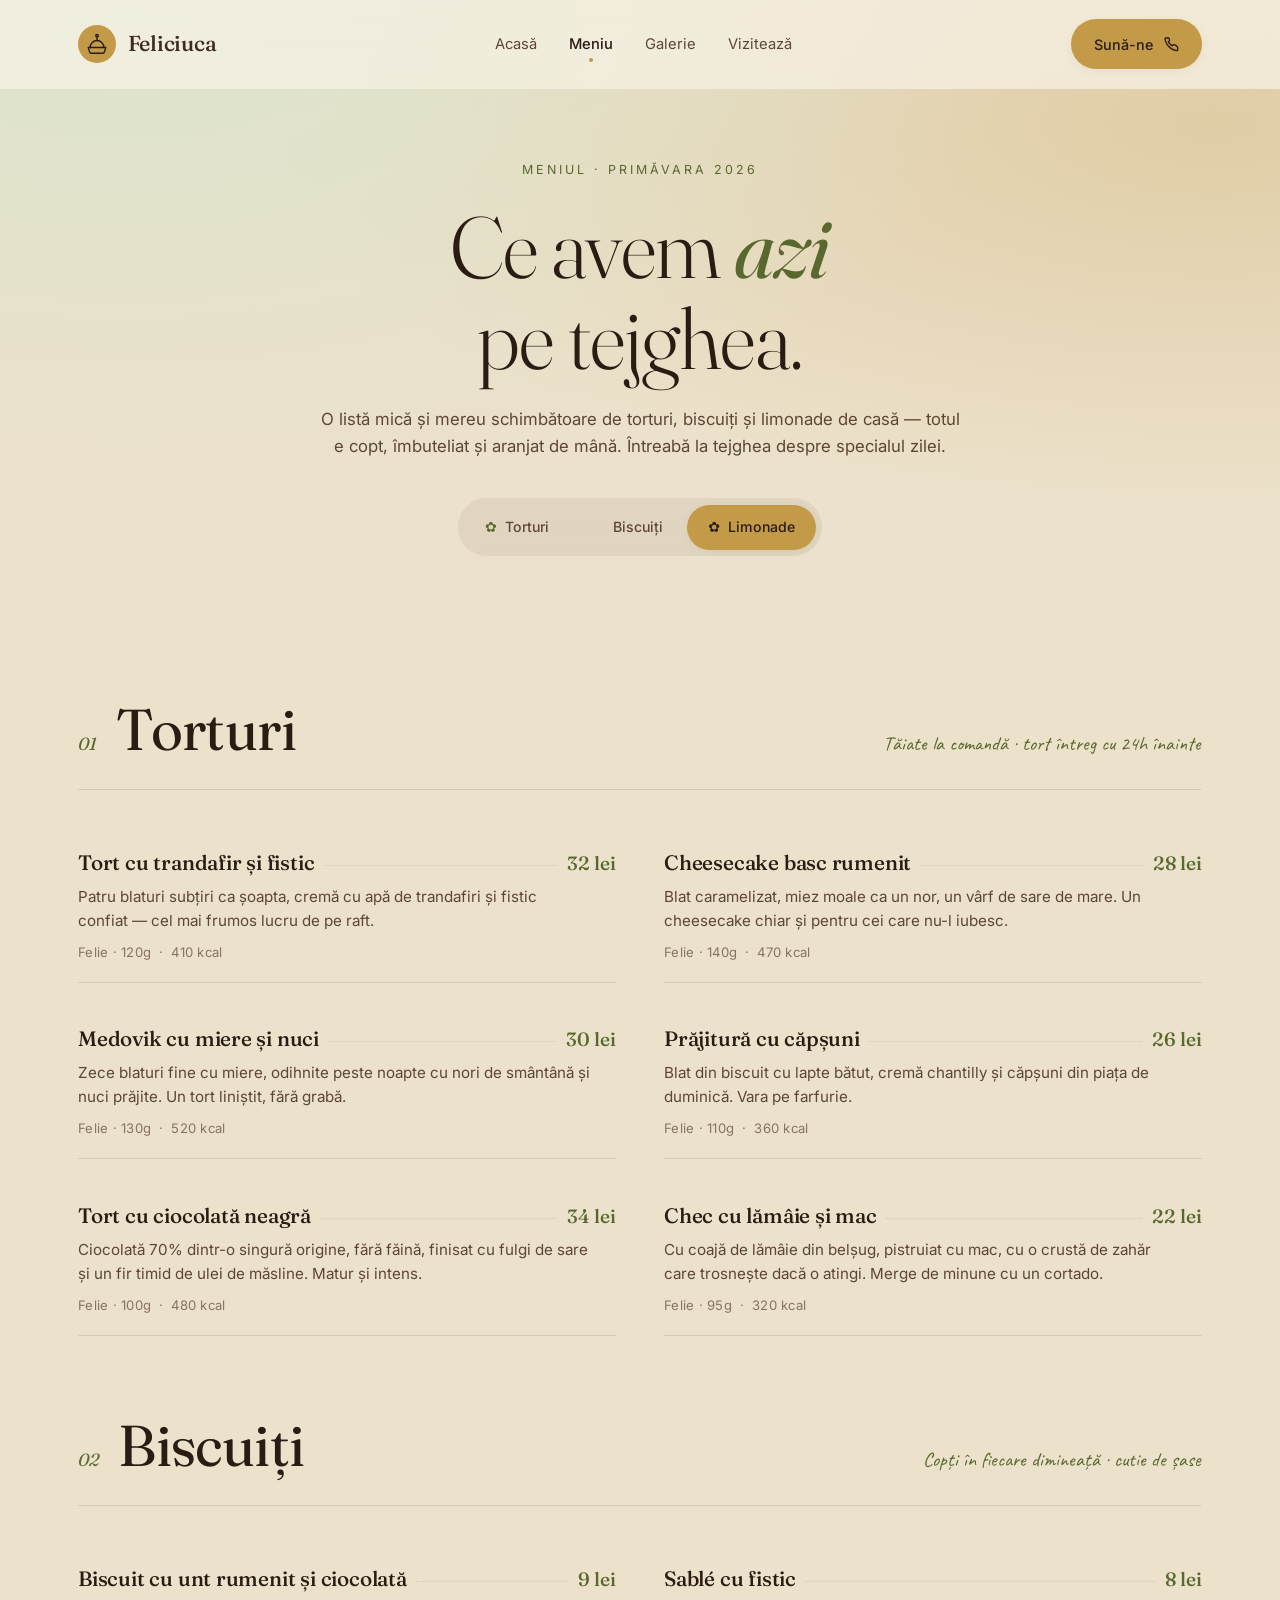
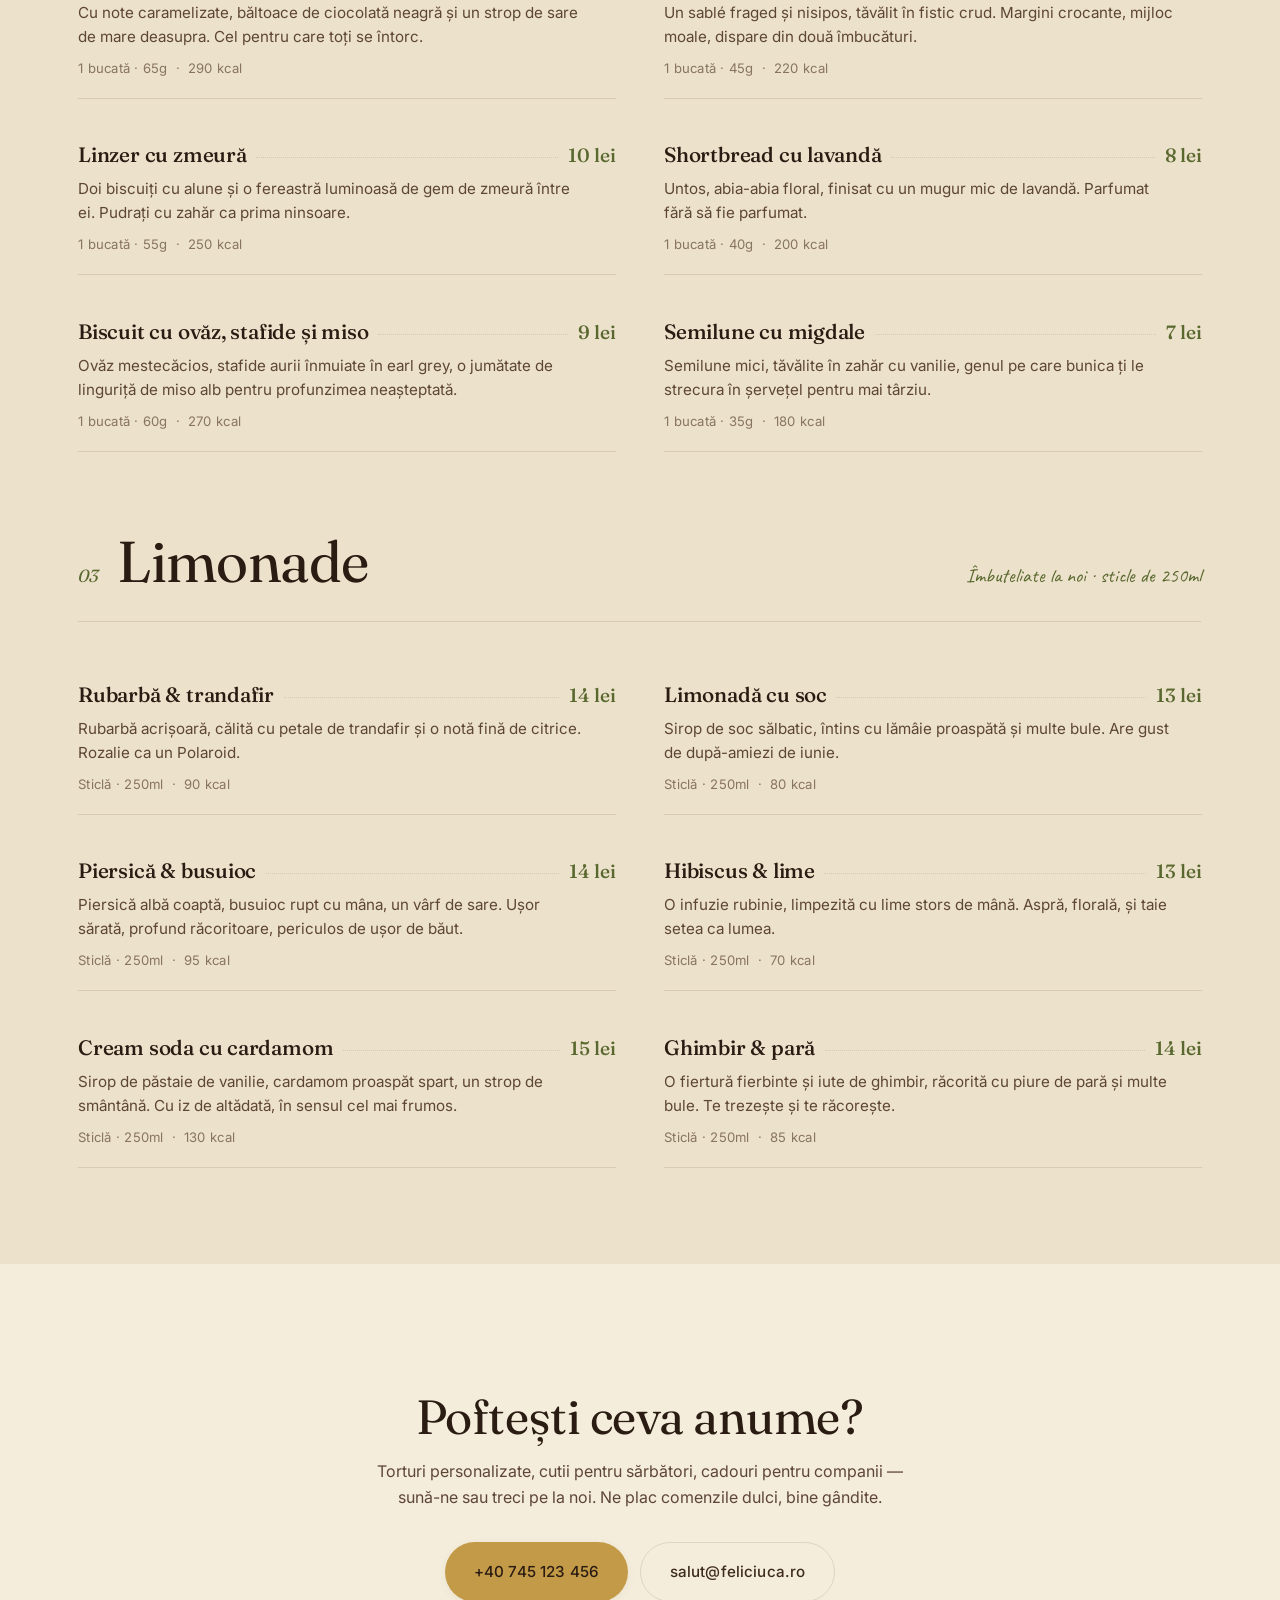
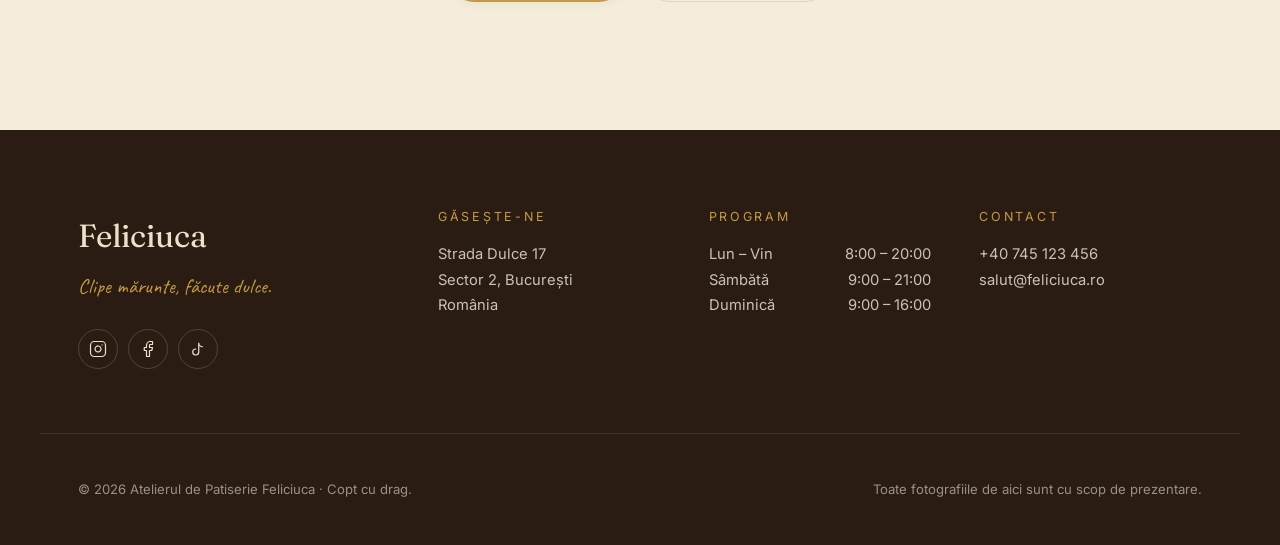
==== commit 48945c92: "Schimbat tema de culori" ====
--- a/menu.html
+++ b/menu.html
@@ -5,6 +5,7 @@
   <meta name="viewport" content="width=device-width, initial-scale=1.0" />
   <title>Meniu — Atelierul de Patiserie Feliciuca</title>
   <meta name="description" content="Răsfoiește meniul de sezon al Feliciuca — torturi, biscuiți și limonade de casă, proaspete în fiecare dimineață." />
+  <meta name="theme-color" content="#ECE1CB" />
 
   <link rel="preconnect" href="https://fonts.googleapis.com" />
   <link rel="preconnect" href="https://fonts.gstatic.com" crossorigin />
--- a/styles.css
+++ b/styles.css
@@ -10,18 +10,28 @@
    1. DESIGN TOKENS  (change these first)
    ========================================================================== */
 :root {
-  /* --- Colour palette --- */
-  --c-cream:        #FBF4EA;   /* page background          */
-  --c-cream-soft:   #FEF9F1;   /* lighter section bg       */
-  --c-blush:        #F7D9DA;   /* soft pink                */
-  --c-rose:         #E8A9A9;   /* dustier pink accent      */
-  --c-plum:         #2A1820;   /* primary dark / text      */
-  --c-plum-soft:    #4A2E38;   /* secondary dark           */
-  --c-burgundy:     #8B2E3F;   /* deep berry accent        */
-  --c-gold:         #C9955A;   /* warm gold accent         */
-  --c-sage:         #B7C7B0;   /* soft green accent        */
-  --c-ink:          #1A0F14;   /* deepest text             */
-  --c-line:         rgba(42, 24, 32, 0.12);
+  /* --- Colour palette ---
+     Warm, earthy scheme: beige base, walnut brown, gold and olive green
+     plus a couple of soft pastels. Token NAMES are kept for stability;
+     a few are repurposed (see comments) so the rest of the sheet follows. */
+  --c-cream:        #ECE1CB;   /* page background — BEIGE          */
+  --c-cream-soft:   #F5EDDC;   /* lighter section bg — light beige */
+  --c-blush:        #DCE4CC;   /* PASTEL sage-green (soft accent) */
+  --c-rose:         #E7CBA6;   /* PASTEL apricot (decorative)     */
+  --c-plum:         #3D2B1E;   /* walnut brown — primary text     */
+  --c-plum-soft:    #5E4636;   /* soft walnut — secondary text    */
+  --c-burgundy:     #59682E;   /* deep OLIVE green — main accent   */
+  --c-gold:         #C39A47;   /* warm GOLD accent (auriu)        */
+  --c-sage:         #8C9C5E;   /* mid olive — secondary green     */
+  --c-ink:          #2A1C12;   /* deepest walnut — dark sections  */
+  --c-line:         rgba(var(--rgb-dark), 0.12);
+
+  /* RGB triplets for translucent tints (used inside rgba()) */
+  --rgb-dark:   61, 43, 30;    /* walnut  (#3D2B1E) */
+  --rgb-light:  247, 241, 229; /* cream   (#F7F1E5) */
+  --rgb-olive:  89, 104, 46;   /* olive   (#59682E) */
+  --rgb-gold:   195, 154, 71;  /* gold    (#C39A47) */
+  --rgb-blush:  220, 228, 204; /* sage    (#DCE4CC) */
 
   /* --- Typography --- */
   --f-display: 'Fraunces', 'Cormorant Garamond', Georgia, serif;
@@ -41,10 +51,10 @@
   --r-pill: 999px;
 
   /* --- Shadows --- */
-  --shadow-sm: 0 2px 8px rgba(42, 24, 32, 0.06);
-  --shadow-md: 0 12px 32px rgba(42, 24, 32, 0.08);
-  --shadow-lg: 0 28px 60px rgba(42, 24, 32, 0.12);
-  --shadow-glow: 0 20px 60px rgba(139, 46, 63, 0.18);
+  --shadow-sm: 0 2px 8px rgba(var(--rgb-dark), 0.06);
+  --shadow-md: 0 12px 32px rgba(var(--rgb-dark), 0.08);
+  --shadow-lg: 0 28px 60px rgba(var(--rgb-dark), 0.12);
+  --shadow-glow: 0 20px 60px rgba(var(--rgb-gold), 0.28);
 
   /* --- Motion --- */
   --ease-out-soft: cubic-bezier(0.22, 1, 0.36, 1);
@@ -169,12 +179,13 @@
 }
 
 .btn--primary {
+  background: var(--c-gold);
+  color: var(--c-ink);
+  box-shadow: var(--shadow-sm);
+}
+.btn--primary:hover {
   background: var(--c-plum);
   color: var(--c-cream);
-  box-shadow: var(--shadow-sm);
-}
-.btn--primary:hover {
-  background: var(--c-burgundy);
   box-shadow: var(--shadow-glow);
 }
 
@@ -194,13 +205,13 @@
   color: var(--c-plum);
 }
 .btn--cream:hover {
-  background: var(--c-blush);
+  background: var(--c-gold);
 }
 
 .btn--outline-light {
   background: transparent;
   color: var(--c-cream);
-  border: 1px solid rgba(251, 244, 234, 0.35);
+  border: 1px solid rgba(var(--rgb-light), 0.35);
 }
 .btn--outline-light:hover {
   background: var(--c-cream);
@@ -220,12 +231,12 @@
 }
 .nav.is-scrolled {
   padding: 0.6rem 0;
-  background: rgba(251, 244, 234, 0.72);
+  background: rgba(var(--rgb-light), 0.72);
   backdrop-filter: blur(18px) saturate(140%);
   -webkit-backdrop-filter: blur(18px) saturate(140%);
   box-shadow: 0 1px 0 var(--c-line);
 }
-.menu-page .nav { background: rgba(251, 244, 234, 0.72); backdrop-filter: blur(18px); }
+.menu-page .nav { background: rgba(var(--rgb-light), 0.72); backdrop-filter: blur(18px); }
 
 .nav__inner {
   display: flex;
@@ -249,8 +260,8 @@
   place-items: center;
   width: 38px;
   height: 38px;
-  color: var(--c-burgundy);
-  background: var(--c-blush);
+  color: var(--c-ink);
+  background: var(--c-gold);
   border-radius: 50%;
   transition: transform 0.6s var(--ease-bounce);
 }
@@ -277,7 +288,7 @@
   bottom: -6px;
   width: 4px;
   height: 4px;
-  background: var(--c-burgundy);
+  background: var(--c-gold);
   border-radius: 50%;
   transform: translate(-50%, 6px) scale(0);
   transition: transform 0.4s var(--ease-bounce);
@@ -372,9 +383,9 @@
   gap: 0.6rem;
   padding: 0.4rem 0.9rem;
   margin: 0 0 1.8rem;
-  border: 1px solid rgba(251, 244, 234, 0.28);
+  border: 1px solid rgba(var(--rgb-light), 0.28);
   border-radius: var(--r-pill);
-  background: rgba(251, 244, 234, 0.08);
+  background: rgba(var(--rgb-light), 0.08);
   backdrop-filter: blur(8px);
   font-size: 0.78rem;
   letter-spacing: 0.16em;
@@ -385,12 +396,12 @@
   width: 6px; height: 6px;
   border-radius: 50%;
   background: var(--c-blush);
-  box-shadow: 0 0 0 4px rgba(247, 217, 218, 0.25);
+  box-shadow: 0 0 0 4px rgba(var(--rgb-blush), 0.25);
   animation: pulse 2s ease-in-out infinite;
 }
 @keyframes pulse {
-  0%, 100% { box-shadow: 0 0 0 4px rgba(247, 217, 218, 0.25); }
-  50%      { box-shadow: 0 0 0 8px rgba(247, 217, 218, 0.05); }
+  0%, 100% { box-shadow: 0 0 0 4px rgba(var(--rgb-blush), 0.25); }
+  50%      { box-shadow: 0 0 0 8px rgba(var(--rgb-blush), 0.05); }
 }
 
 .hero__title {
@@ -406,13 +417,13 @@
   font-family: var(--f-display);
   font-style: italic;
   font-weight: 400;
-  color: var(--c-blush);
+  color: var(--c-gold);
 }
 
 .hero__lede {
   font-size: clamp(1.05rem, 1.4vw, 1.2rem);
   max-width: 36rem;
-  color: rgba(251, 244, 234, 0.88);
+  color: rgba(var(--rgb-light), 0.88);
   margin: 0 0 2.4rem;
 }
 
@@ -423,16 +434,16 @@
   margin: 0 0 3.5rem;
 }
 .hero__cta .btn--primary {
-  background: var(--c-cream);
-  color: var(--c-plum);
-}
-.hero__cta .btn--primary:hover { background: var(--c-blush); }
+  background: var(--c-gold);
+  color: var(--c-ink);
+}
+.hero__cta .btn--primary:hover { background: var(--c-cream); color: var(--c-plum); }
 .hero__cta .btn--ghost {
   color: var(--c-cream);
-  border-color: rgba(251, 244, 234, 0.35);
+  border-color: rgba(var(--rgb-light), 0.35);
 }
 .hero__cta .btn--ghost:hover {
-  background: rgba(251, 244, 234, 0.12);
+  background: rgba(var(--rgb-light), 0.12);
   border-color: var(--c-cream);
   color: var(--c-cream);
 }
@@ -443,7 +454,7 @@
   max-width: 560px;
   gap: 1rem;
   padding-top: 1.6rem;
-  border-top: 1px solid rgba(251, 244, 234, 0.18);
+  border-top: 1px solid rgba(var(--rgb-light), 0.18);
 }
 .hero__stat-num {
   display: block;
@@ -454,7 +465,7 @@
 }
 .hero__stat-label {
   font-size: 0.78rem;
-  color: rgba(251, 244, 234, 0.72);
+  color: rgba(var(--rgb-light), 0.72);
   letter-spacing: 0.04em;
 }
 
@@ -499,10 +510,10 @@
 .marquee {
   overflow: hidden;
   padding: 1.6rem 0;
-  background: var(--c-plum);
-  color: var(--c-cream);
-  border-top: 1px solid rgba(251, 244, 234, 0.08);
-  border-bottom: 1px solid rgba(251, 244, 234, 0.08);
+  background: var(--c-gold);
+  color: var(--c-ink);
+  border-top: 1px solid rgba(var(--rgb-dark), 0.14);
+  border-bottom: 1px solid rgba(var(--rgb-dark), 0.14);
 }
 .marquee__track {
   display: flex;
@@ -513,8 +524,8 @@
   font-style: italic;
   font-size: clamp(1.1rem, 2vw, 1.5rem);
 }
-.marquee__track span { color: var(--c-cream); opacity: 0.9; }
-.marquee__track span:nth-child(even) { color: var(--c-blush); opacity: 0.6; }
+.marquee__track span { color: var(--c-ink); opacity: 0.9; }
+.marquee__track span:nth-child(even) { color: var(--c-plum-soft); opacity: 0.55; }
 
 @keyframes marquee {
   from { transform: translateX(0); }
@@ -573,8 +584,8 @@
   left: -8%;
   width: 120px;
   height: 120px;
-  background: var(--c-burgundy);
-  color: var(--c-cream);
+  background: var(--c-gold);
+  color: var(--c-ink);
   border-radius: 50%;
   display: grid;
   place-items: center;
@@ -657,7 +668,7 @@
 }
 .feature:hover {
   transform: translateY(-6px);
-  background: #fff;
+  background: #FBF6EC;
   box-shadow: var(--shadow-md);
   border-color: transparent;
 }
@@ -668,8 +679,8 @@
   margin-bottom: 1.2rem;
   display: grid;
   place-items: center;
-  color: var(--c-burgundy);
-  background: var(--c-blush);
+  color: var(--c-ink);
+  background: var(--c-gold);
   border-radius: var(--r-md);
   transition: transform 0.6s var(--ease-bounce);
 }
@@ -766,9 +777,9 @@
   transition: all 0.3s ease;
 }
 .gallery__btn:hover {
-  background: var(--c-plum);
-  color: var(--c-cream);
-  border-color: var(--c-plum);
+  background: var(--c-gold);
+  color: var(--c-ink);
+  border-color: var(--c-gold);
   transform: scale(1.05);
 }
 
@@ -786,8 +797,8 @@
   padding: clamp(3rem, 8vw, 6rem) clamp(2rem, 6vw, 5rem);
   background: var(--c-plum);
   background-image:
-    radial-gradient(circle at 20% 20%, rgba(139, 46, 63, 0.6) 0%, transparent 50%),
-    radial-gradient(circle at 80% 80%, rgba(201, 149, 90, 0.25) 0%, transparent 50%),
+    radial-gradient(circle at 20% 20%, rgba(var(--rgb-olive), 0.6) 0%, transparent 50%),
+    radial-gradient(circle at 80% 80%, rgba(var(--rgb-gold), 0.25) 0%, transparent 50%),
     linear-gradient(135deg, var(--c-plum) 0%, var(--c-plum-soft) 100%);
   color: var(--c-cream);
   border-radius: var(--r-xl);
@@ -800,7 +811,7 @@
 
 .visit__text {
   font-size: 1.1rem;
-  color: rgba(251, 244, 234, 0.82);
+  color: rgba(var(--rgb-light), 0.82);
   margin: 1.4rem 0 2.4rem;
   max-width: 36rem;
 }
@@ -838,7 +849,7 @@
    ========================================================================== */
 .footer {
   background: var(--c-ink);
-  color: rgba(251, 244, 234, 0.78);
+  color: rgba(var(--rgb-light), 0.78);
   padding: 5rem 0 2rem;
 }
 
@@ -847,7 +858,7 @@
   grid-template-columns: 1.4fr 1fr 1fr 1fr;
   gap: 3rem;
   padding-bottom: 4rem;
-  border-bottom: 1px solid rgba(251, 244, 234, 0.1);
+  border-bottom: 1px solid rgba(var(--rgb-light), 0.1);
 }
 
 .footer__logo {
@@ -859,7 +870,7 @@
 }
 .footer__tag {
   font-family: var(--f-hand);
-  color: var(--c-blush);
+  color: var(--c-gold);
   font-size: 1.3rem;
   margin: 0 0 1.6rem;
 }
@@ -873,14 +884,14 @@
   height: 40px;
   display: grid;
   place-items: center;
-  border: 1px solid rgba(251, 244, 234, 0.18);
+  border: 1px solid rgba(var(--rgb-light), 0.18);
   border-radius: 50%;
   color: var(--c-cream);
   transition: all 0.3s ease;
 }
 .footer__social a:hover {
-  background: var(--c-blush);
-  color: var(--c-plum);
+  background: var(--c-gold);
+  color: var(--c-ink);
   border-color: transparent;
   transform: translateY(-3px);
 }
@@ -890,7 +901,7 @@
   font-size: 0.78rem;
   letter-spacing: 0.22em;
   text-transform: uppercase;
-  color: var(--c-blush);
+  color: var(--c-gold);
   margin: 0 0 1.2rem;
 }
 .footer__col p,
@@ -911,7 +922,7 @@
   justify-content: space-between;
   padding-top: 2rem;
   font-size: 0.82rem;
-  color: rgba(251, 244, 234, 0.55);
+  color: rgba(var(--rgb-light), 0.55);
   flex-wrap: wrap;
   gap: 0.5rem;
 }
@@ -924,7 +935,7 @@
   padding: 10rem 0 4rem;
   background:
     radial-gradient(ellipse at 10% 0%, var(--c-blush) 0%, transparent 55%),
-    radial-gradient(ellipse at 95% 20%, rgba(201, 149, 90, 0.28) 0%, transparent 55%),
+    radial-gradient(ellipse at 95% 20%, rgba(var(--rgb-gold), 0.28) 0%, transparent 55%),
     var(--c-cream);
   text-align: center;
   position: relative;
@@ -961,7 +972,7 @@
 .menu-tabs {
   display: inline-flex;
   padding: 0.4rem;
-  background: rgba(42, 24, 32, 0.06);
+  background: rgba(var(--rgb-dark), 0.06);
   border-radius: var(--r-pill);
   gap: 0.2rem;
   backdrop-filter: blur(10px);
@@ -979,12 +990,12 @@
 }
 .menu-tab__mark { color: var(--c-burgundy); opacity: 0; transform: scale(0.6); transition: all 0.3s var(--ease-bounce); }
 .menu-tab.is-active {
-  background: var(--c-plum);
-  color: var(--c-cream);
+  background: var(--c-gold);
+  color: var(--c-ink);
   box-shadow: var(--shadow-sm);
 }
-.menu-tab.is-active .menu-tab__mark { opacity: 1; transform: scale(1); color: var(--c-blush); }
-.menu-tab:not(.is-active):hover { color: var(--c-plum); background: rgba(42, 24, 32, 0.04); }
+.menu-tab.is-active .menu-tab__mark { opacity: 1; transform: scale(1); color: var(--c-ink); }
+.menu-tab:not(.is-active):hover { color: var(--c-plum); background: rgba(var(--rgb-dark), 0.04); }
 
 .menu {
   padding: 5rem 0 6rem;
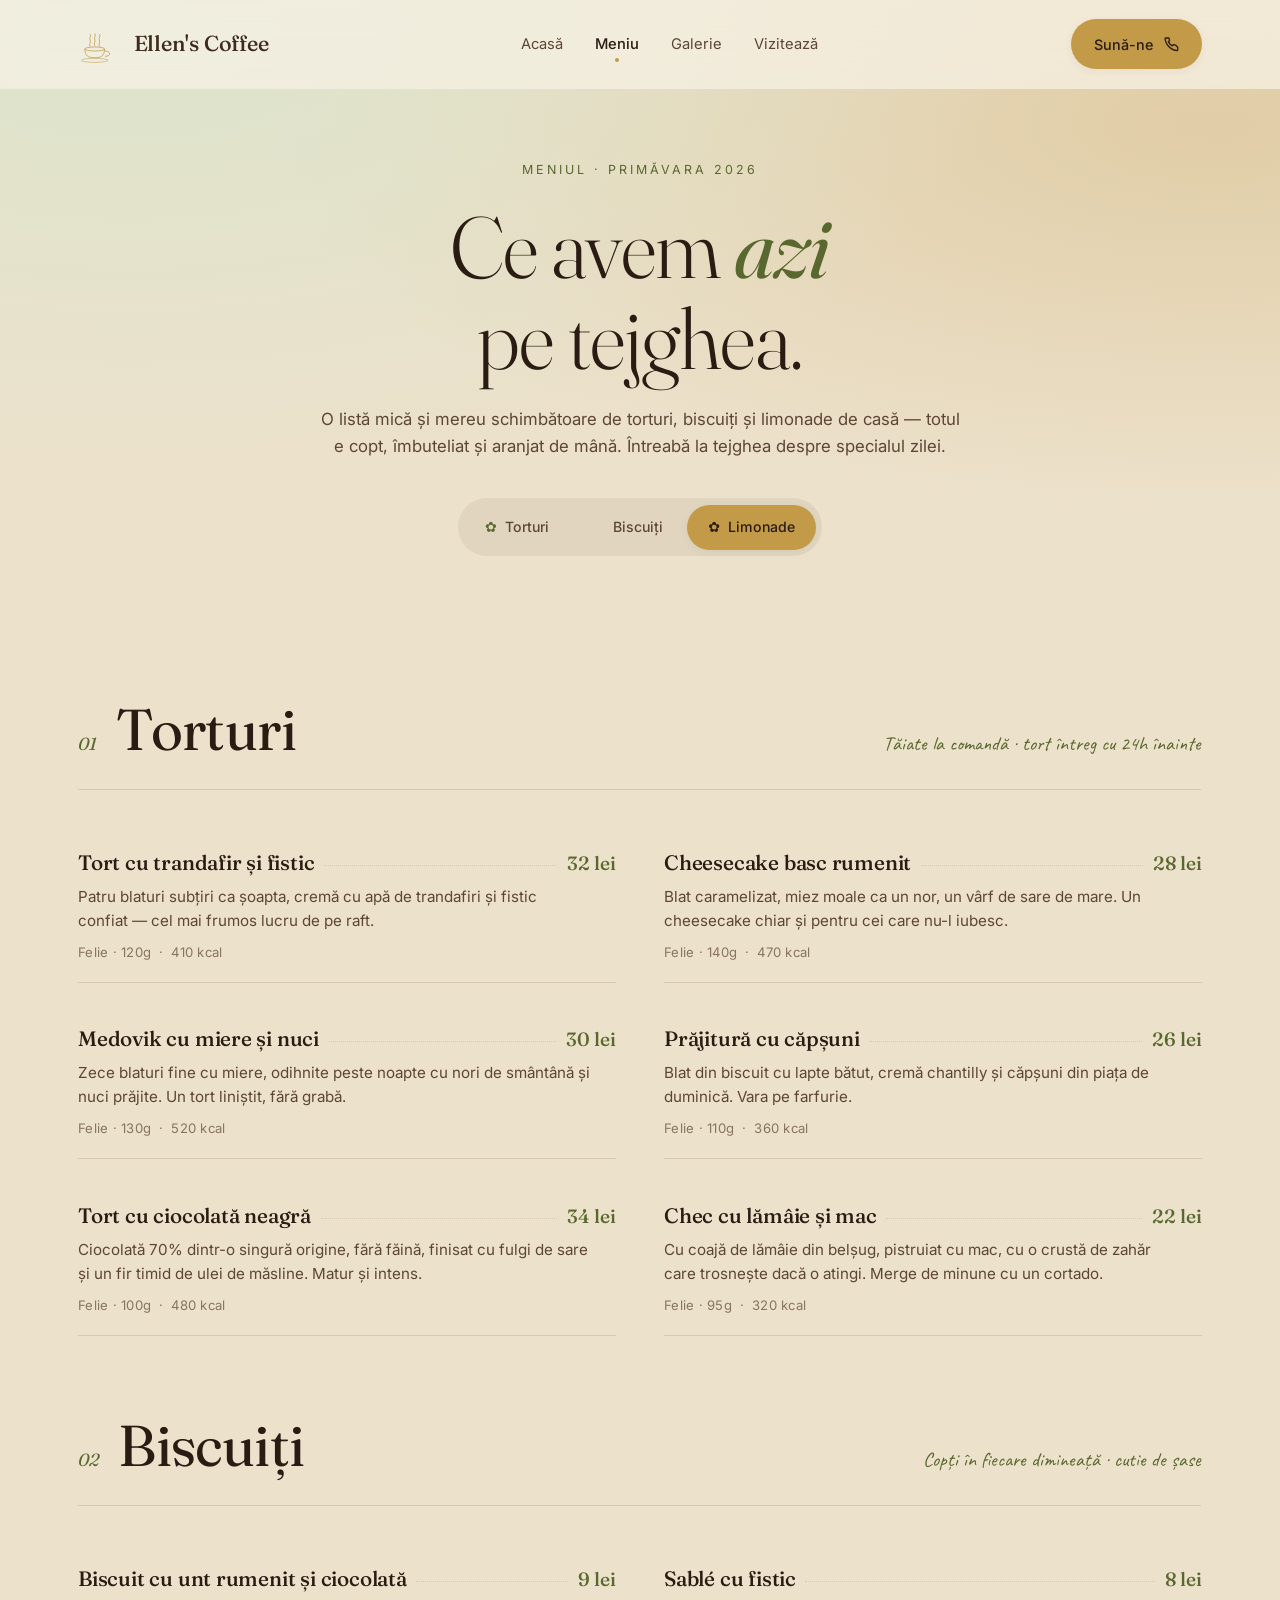
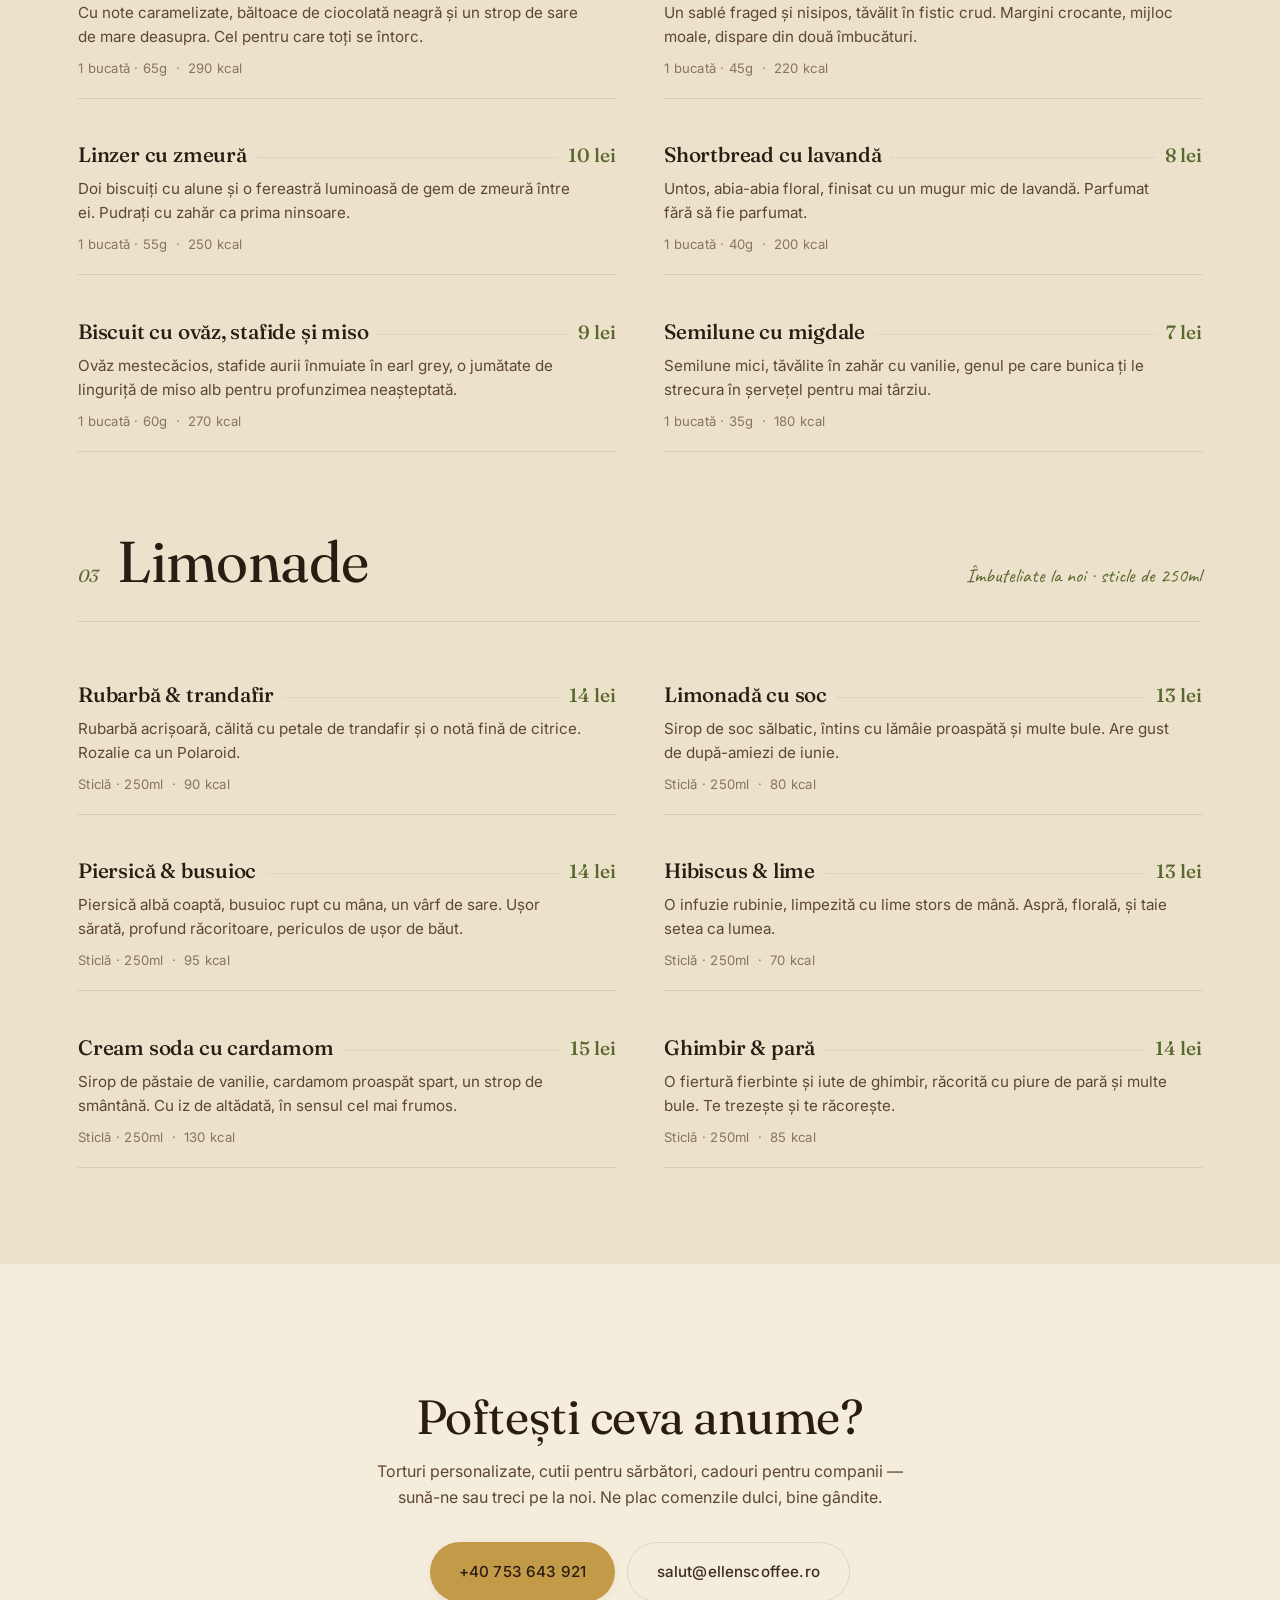
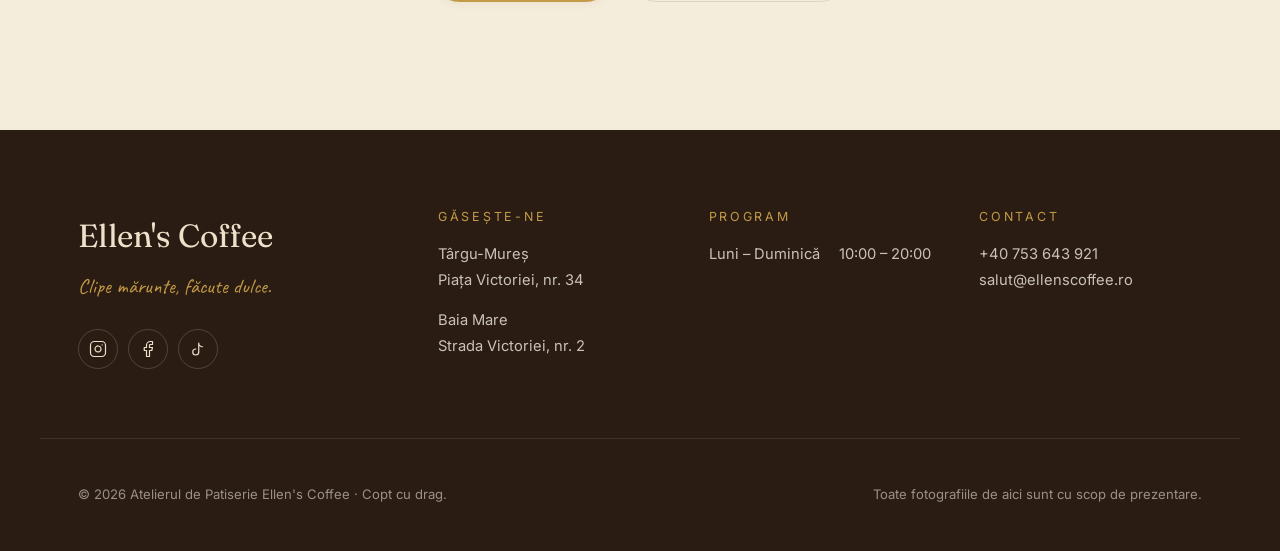
==== commit cf27a742: "IDK" ====
--- a/menu.html
+++ b/menu.html
@@ -3,15 +3,15 @@
 <head>
   <meta charset="UTF-8" />
   <meta name="viewport" content="width=device-width, initial-scale=1.0" />
-  <title>Meniu — Atelierul de Patiserie Feliciuca</title>
-  <meta name="description" content="Răsfoiește meniul de sezon al Feliciuca — torturi, biscuiți și limonade de casă, proaspete în fiecare dimineață." />
+  <title>Meniu — Atelierul de Patiserie Ellen's Coffee</title>
+  <meta name="description" content="Răsfoiește meniul de sezon al Ellen's Coffee — torturi, biscuiți și limonade de casă, proaspete în fiecare dimineață." />
   <meta name="theme-color" content="#ECE1CB" />
 
   <link rel="preconnect" href="https://fonts.googleapis.com" />
   <link rel="preconnect" href="https://fonts.gstatic.com" crossorigin />
   <link href="https://fonts.googleapis.com/css2?family=Fraunces:ital,opsz,wght@0,9..144,300;0,9..144,400;0,9..144,500;0,9..144,600;0,9..144,700;1,9..144,400&family=Inter:wght@300;400;500;600;700&family=Caveat:wght@400;600&display=swap" rel="stylesheet" />
 
-  <link rel="icon" href="data:image/svg+xml,<svg xmlns='http://www.w3.org/2000/svg' viewBox='0 0 100 100'><text y='.9em' font-size='85'>🧁</text></svg>" />
+  <link rel="icon" href="data:image/svg+xml,<svg xmlns='http://www.w3.org/2000/svg' viewBox='0 0 100 100'><text y='.9em' font-size='85'>☕</text></svg>" />
 
   <link rel="stylesheet" href="styles.css" />
 
@@ -23,16 +23,21 @@
   <!-- ============ NAVIGATION ============ -->
   <header class="nav" id="nav">
     <div class="nav__inner container">
-      <a href="index.html" class="nav__brand" aria-label="Feliciuca – acasă">
+      <a href="index.html" class="nav__brand" aria-label="Ellen's Coffee – acasă">
         <span class="nav__mark" aria-hidden="true">
-          <svg viewBox="0 0 32 32" width="28" height="28" fill="none" stroke="currentColor" stroke-width="1.6" stroke-linecap="round" stroke-linejoin="round">
-            <path d="M8 20c0-4 3.6-8 8-8s8 4 8 8" />
-            <path d="M6 20h20l-1.5 5a2 2 0 0 1-2 1.5H9.5a2 2 0 0 1-2-1.5L6 20Z" />
-            <path d="M16 12V8" />
-            <circle cx="16" cy="6.5" r="1.4" />
+          <svg width="40" height="40" viewBox="0 0 120 118" role="img" aria-label="Ceașcă de cafea cu aburi">
+            <g fill="none" stroke="#B89039" stroke-width="2" stroke-linecap="round" stroke-linejoin="round">
+              <path d="M30 66 C26 58 34 54 30 46 C27 41 35 37 31 30"/>
+              <path d="M44 64 C40 56 48 52 44 44 C41 39 49 35 45 28"/>
+              <path d="M58 66 C54 58 62 54 58 46 C55 41 63 37 59 30"/>
+            </g>
+            <ellipse cx="44" cy="74" rx="30" ry="6" fill="none" stroke="#B89039" stroke-width="2"/>
+            <path d="M14 74 C16 96 24 100 44 100 C64 100 72 96 74 74" fill="none" stroke="#B89039" stroke-width="2" stroke-linejoin="round"/>
+            <path d="M74 80 C94 80 94 96 76 96" fill="none" stroke="#B89039" stroke-width="2" stroke-linecap="round"/>
+            <ellipse cx="44" cy="108" rx="40" ry="6" fill="none" stroke="#B89039" stroke-width="1.4"/>
           </svg>
         </span>
-        <span class="nav__name">Feliciuca</span>
+        <span class="nav__name">Ellen's Coffee</span>
       </a>
 
       <nav class="nav__links" aria-label="Navigație principală">
@@ -42,7 +47,7 @@
         <a href="index.html#visit" class="nav__link">Vizitează</a>
       </nav>
 
-      <a href="tel:+40745123456" class="btn btn--primary nav__cta">
+      <a href="tel:+40753643921" class="btn btn--primary nav__cta">
         <span>Sună-ne</span>
         <svg viewBox="0 0 24 24" width="16" height="16" fill="none" stroke="currentColor" stroke-width="2" stroke-linecap="round" stroke-linejoin="round"><path d="M22 16.92V21a1 1 0 0 1-1.09 1 19.7 19.7 0 0 1-8.6-3.07 19.5 19.5 0 0 1-6-6A19.79 19.79 0 0 1 3.07 4.18 1 1 0 0 1 4.06 3h4.09a1 1 0 0 1 1 .75c.12.86.34 1.7.65 2.5a1 1 0 0 1-.23 1L8 8.7a16 16 0 0 0 6 6l1.45-1.55a1 1 0 0 1 1-.23c.8.31 1.64.53 2.5.65a1 1 0 0 1 .75 1z"/></svg>
       </a>
@@ -486,11 +491,11 @@
         bine gândite.
       </p>
       <div class="menu-cta__buttons" data-reveal>
-        <a href="tel:+40745123456" class="btn btn--primary btn--lg">
-          <span>+40 745 123 456</span>
+        <a href="tel:+40753643921" class="btn btn--primary btn--lg">
+          <span>+40 753 643 921</span>
         </a>
-        <a href="mailto:salut@feliciuca.ro" class="btn btn--ghost btn--lg">
-          salut@feliciuca.ro
+        <a href="mailto:salut@ellenscoffee.ro" class="btn btn--ghost btn--lg">
+          salut@ellenscoffee.ro
         </a>
       </div>
     </div>
@@ -500,16 +505,16 @@
   <footer class="footer">
     <div class="container footer__grid">
       <div class="footer__brand">
-        <a href="index.html" class="footer__logo">Feliciuca</a>
+        <a href="index.html" class="footer__logo">Ellen's Coffee</a>
         <p class="footer__tag">Clipe mărunte, făcute dulce.</p>
         <div class="footer__social">
-          <a href="#" aria-label="Instagram">
+          <a href="https://www.instagram.com/elens_coffee" target="_blank" rel="noopener" aria-label="Instagram">
             <svg viewBox="0 0 24 24" width="18" height="18" fill="none" stroke="currentColor" stroke-width="1.6" stroke-linecap="round" stroke-linejoin="round"><rect x="2" y="2" width="20" height="20" rx="5"/><path d="M16 11.37A4 4 0 1 1 12.63 8 4 4 0 0 1 16 11.37z"/><line x1="17.5" y1="6.5" x2="17.51" y2="6.5"/></svg>
           </a>
-          <a href="#" aria-label="Facebook">
+          <a href="https://www.facebook.com/profile.php?id=100063632289822" target="_blank" rel="noopener" aria-label="Facebook">
             <svg viewBox="0 0 24 24" width="18" height="18" fill="none" stroke="currentColor" stroke-width="1.6" stroke-linecap="round" stroke-linejoin="round"><path d="M18 2h-3a5 5 0 0 0-5 5v3H7v4h3v8h4v-8h3l1-4h-4V7a1 1 0 0 1 1-1h3z"/></svg>
           </a>
-          <a href="#" aria-label="TikTok">
+          <a href="https://www.tiktok.com/@elens.coffee" target="_blank" rel="noopener" aria-label="TikTok">
             <svg viewBox="0 0 24 24" width="18" height="18" fill="none" stroke="currentColor" stroke-width="1.6" stroke-linecap="round" stroke-linejoin="round"><path d="M9 12a4 4 0 1 0 4 4V4a5 5 0 0 0 5 5"/></svg>
           </a>
         </div>
@@ -517,29 +522,28 @@
 
       <div class="footer__col">
         <h4>Găsește-ne</h4>
-        <p>Strada Dulce 17<br/>Sector 2, București<br/>România</p>
+        <p>Târgu-Mureș<br/>Piața Victoriei, nr. 34</p>
+        <p>Baia Mare<br/>Strada Victoriei, nr. 2</p>
       </div>
 
       <div class="footer__col">
         <h4>Program</h4>
         <ul>
-          <li><span>Lun – Vin</span><span>8:00 – 20:00</span></li>
-          <li><span>Sâmbătă</span><span>9:00 – 21:00</span></li>
-          <li><span>Duminică</span><span>9:00 – 16:00</span></li>
+          <li><span>Luni – Duminică</span><span>10:00 – 20:00</span></li>
         </ul>
       </div>
 
       <div class="footer__col">
         <h4>Contact</h4>
         <p>
-          <a href="tel:+40745123456">+40 745 123 456</a><br/>
-          <a href="mailto:salut@feliciuca.ro">salut@feliciuca.ro</a>
+          <a href="tel:+40753643921">+40 753 643 921</a><br/>
+          <a href="mailto:salut@ellenscoffee.ro">salut@ellenscoffee.ro</a>
         </p>
       </div>
     </div>
 
     <div class="container footer__bottom">
-      <p>© <span id="year">2026</span> Atelierul de Patiserie Feliciuca · Copt cu drag.</p>
+      <p>© <span id="year">2026</span> Atelierul de Patiserie Ellen's Coffee · Copt cu drag.</p>
       <p class="footer__small">Toate fotografiile de aici sunt cu scop de prezentare.</p>
     </div>
   </footer>
--- a/styles.css
+++ b/styles.css
@@ -258,13 +258,11 @@
 .nav__mark {
   display: inline-grid;
   place-items: center;
-  width: 38px;
-  height: 38px;
-  color: var(--c-ink);
-  background: var(--c-gold);
-  border-radius: 50%;
+  width: 44px;
+  height: 44px;
   transition: transform 0.6s var(--ease-bounce);
 }
+.nav__mark img { width: 44px; height: 44px; border-radius: 50%; object-fit: cover; display: block; }
 .nav__brand:hover .nav__mark {
   transform: rotate(-12deg) scale(1.08);
 }
